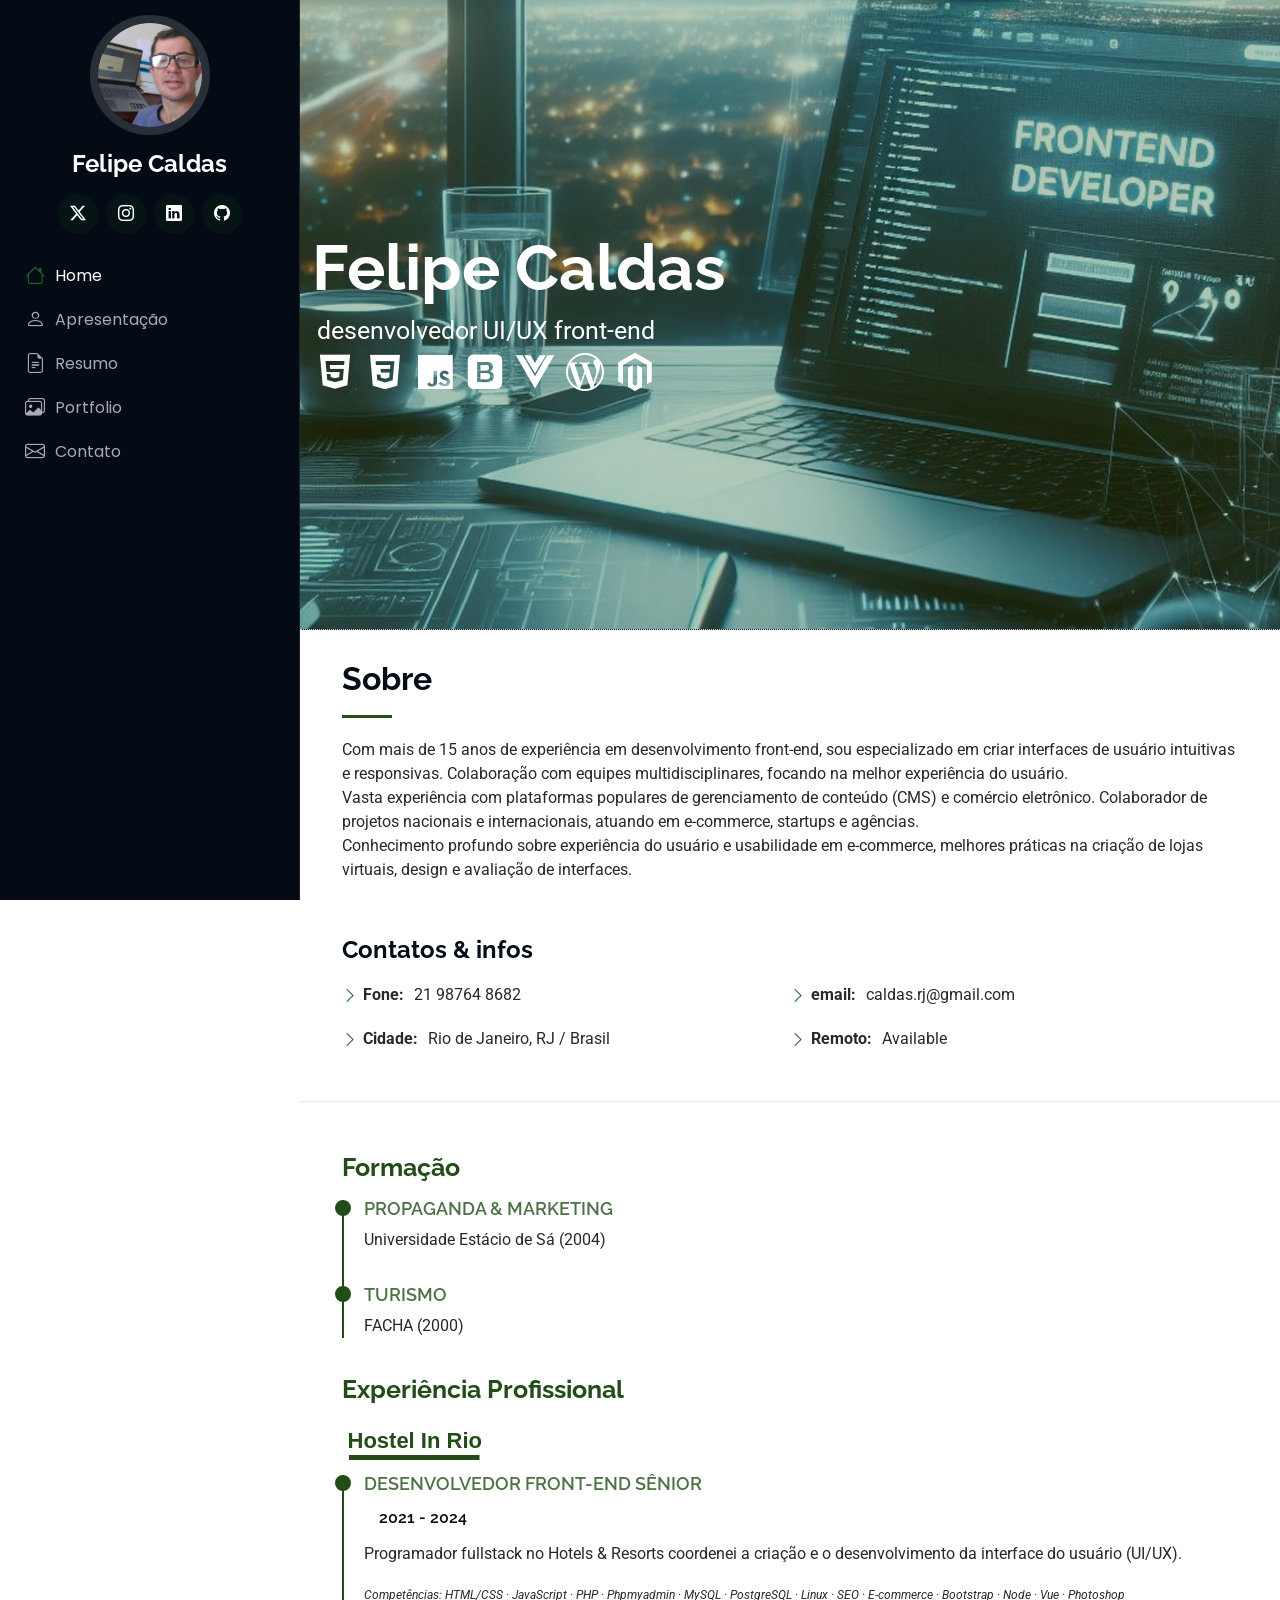
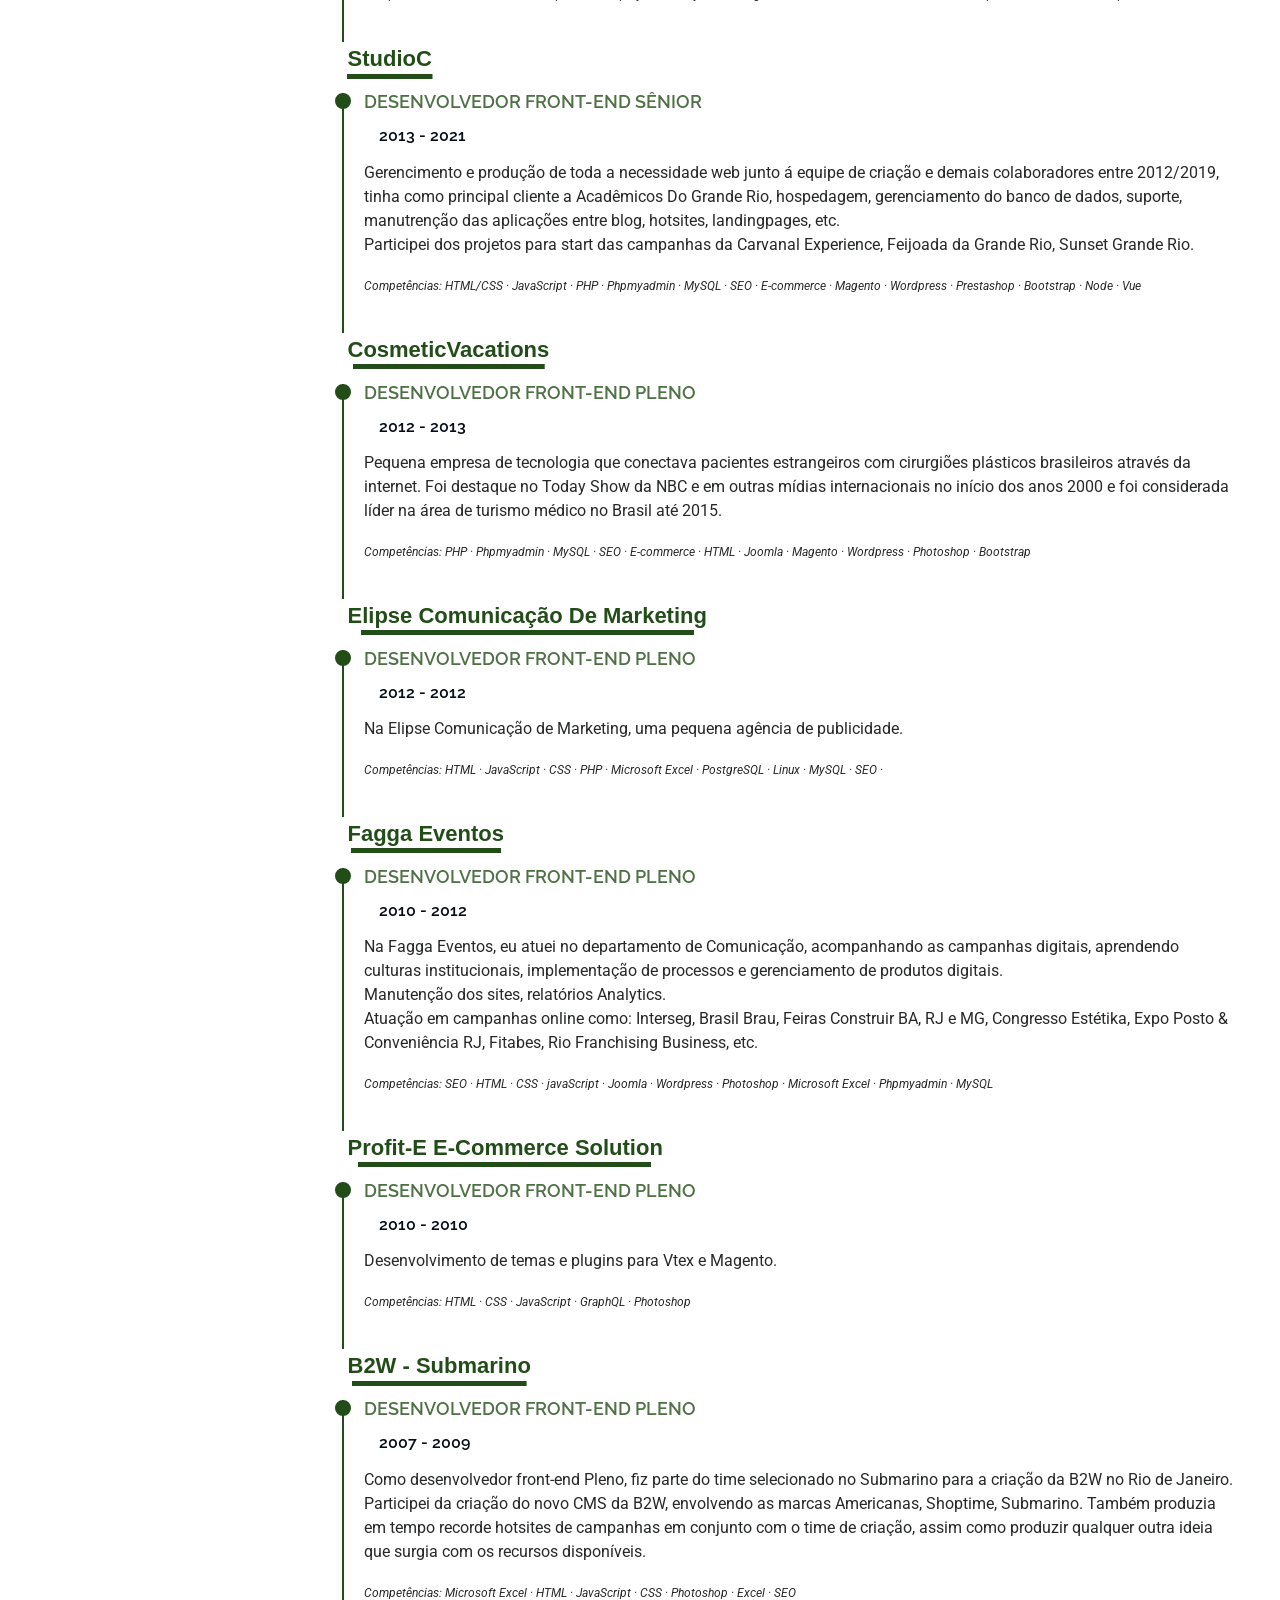
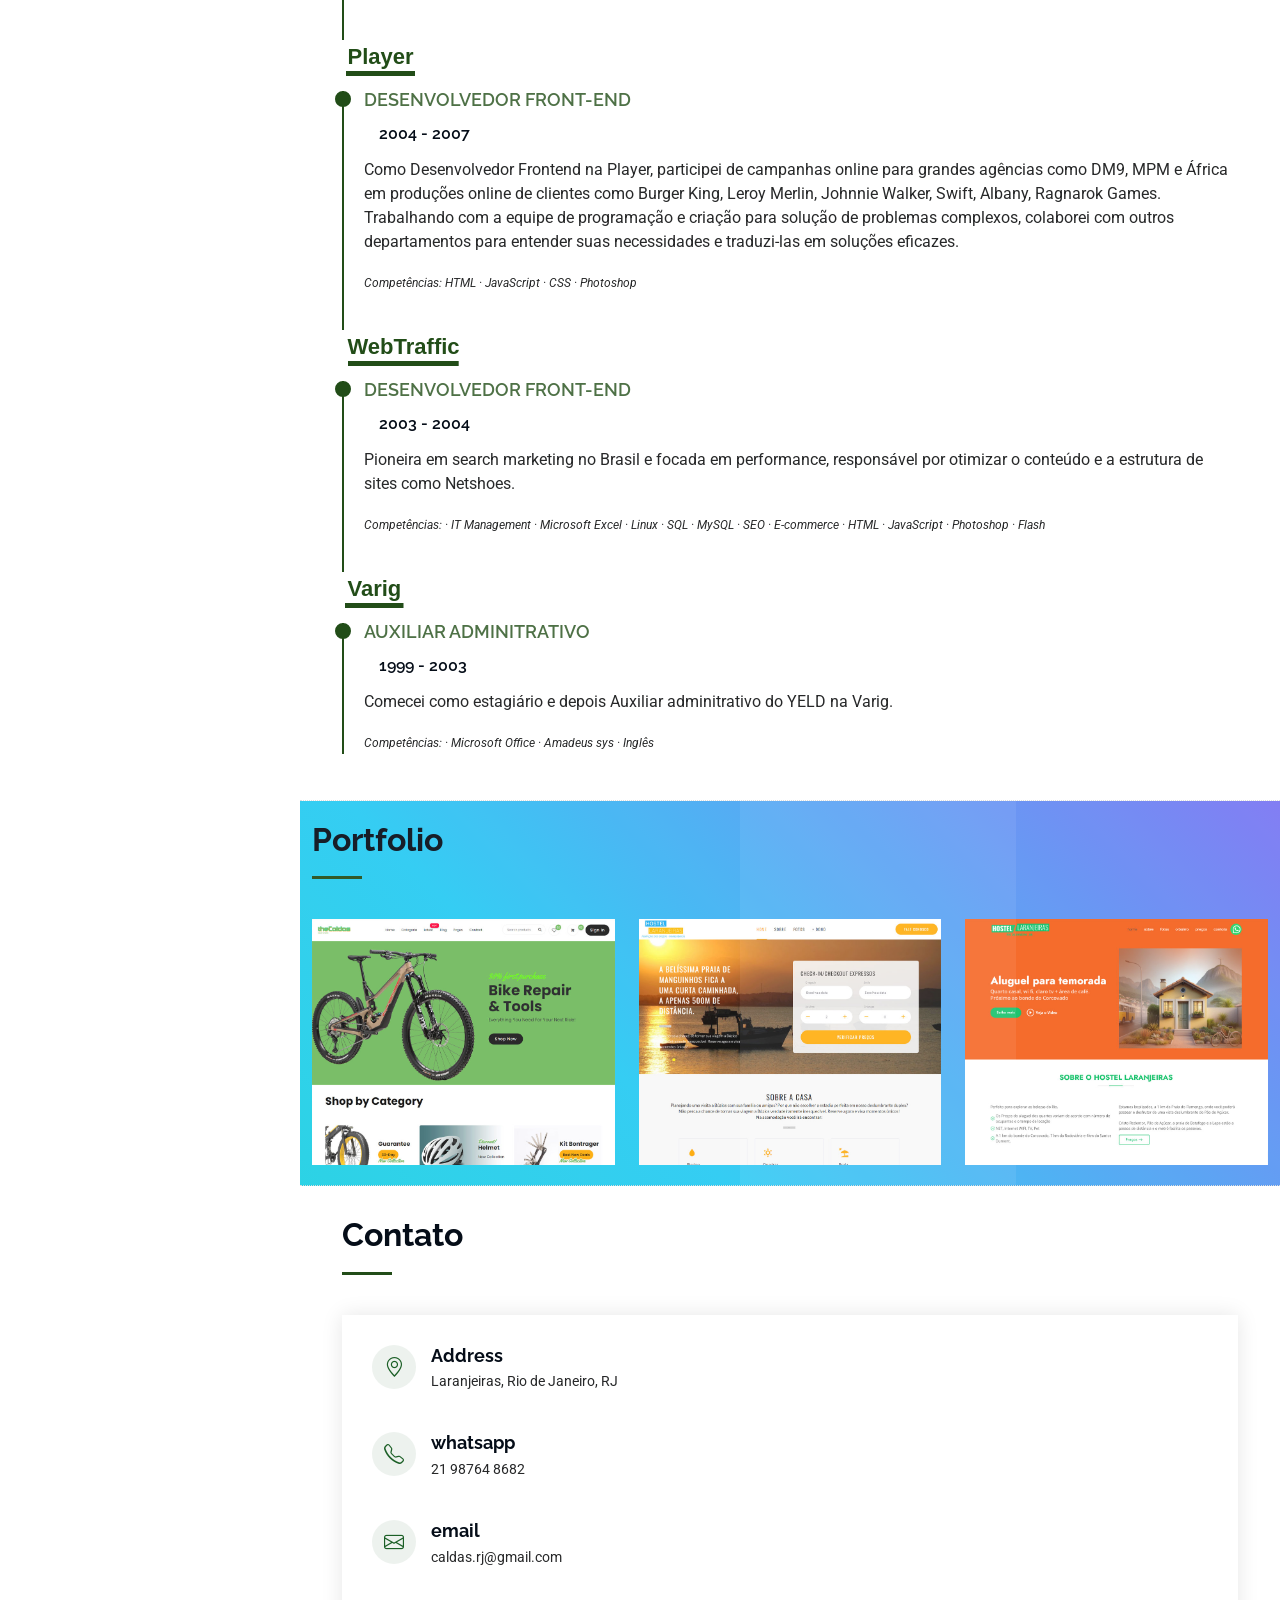
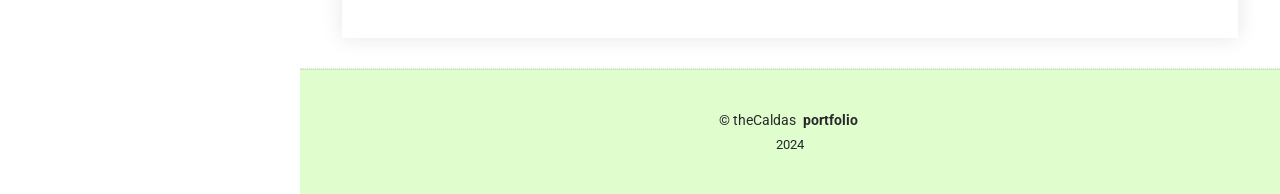
==== index.html @ f4fba49e "Add files via upload" ====
<!DOCTYPE html>
<html lang="en">

<head>
  <meta charset="utf-8">
  <meta content="width=device-width, initial-scale=1.0" name="viewport">
  <title>Felipe Caldas - Portfolio 2024</title>
  <meta content="" name="description">
  <meta content="" name="keywords">

  <!-- Favicons -->
  <link href="assets/img/favicon.ico" rel="icon">
  <link href="assets/img/apple-touch-icon.png" rel="apple-touch-icon">

  <!-- Fonts -->
  <link href="https://fonts.googleapis.com" rel="preconnect">
  <link href="https://fonts.gstatic.com" rel="preconnect" crossorigin>
  <link
    href="https://fonts.googleapis.com/css2?family=Roboto:ital,wght@0,100;0,300;0,400;0,500;0,700;0,900;1,100;1,300;1,400;1,500;1,700;1,900&family=Poppins:ital,wght@0,100;0,200;0,300;0,400;0,500;0,600;0,700;0,800;0,900;1,100;1,200;1,300;1,400;1,500;1,600;1,700;1,800;1,900&family=Raleway:ital,wght@0,100;0,200;0,300;0,400;0,500;0,600;0,700;0,800;0,900;1,100;1,200;1,300;1,400;1,500;1,600;1,700;1,800;1,900&display=swap"
    rel="stylesheet">

  <!-- Vendor CSS Files -->
  <link href="assets/vendor/bootstrap/css/bootstrap.min.css" rel="stylesheet">
  <link href="assets/vendor/bootstrap-icons/bootstrap-icons.css" rel="stylesheet">
  <link href="assets/vendor/boxicons/css/boxicons.min.css" rel="stylesheet">
  <link href="assets/vendor/aos/aos.css" rel="stylesheet">
  <link href="assets/vendor/glightbox/css/glightbox.min.css" rel="stylesheet">
  <link href="assets/vendor/swiper/swiper-bundle.min.css" rel="stylesheet">

  <!-- Main CSS File -->
  <link href="assets/css/main.css" rel="stylesheet">

  <!-- =======================================================
  * Template Name: iPortfolio
  * Template URL: https://bootstrapmade.com/iportfolio-bootstrap-portfolio-websites-template/
  * Updated: Jun 29 2024 with Bootstrap v5.3.3
  * Author: BootstrapMade.com
  * License: https://bootstrapmade.com/license/
  ======================================================== -->
</head>

<body class="index-page">

  <header id="header" class="header dark-background d-flex flex-column">
    <i class="header-toggle d-xl-none bi bi-list"></i>

    <div class="profile-img">
      <img src="assets/img/my-profile-img.jpg" alt="" class="img-fluid rounded-circle">
    </div>

    <a href="index.html" class="logo d-flex align-items-center justify-content-center">
      <!-- Uncomment the line below if you also wish to use an image logo -->
      <!-- <img src="assets/img/logo.png" alt=""> -->
      <h1 class="sitename">Felipe Caldas</h1>
    </a>

    <div class="social-links text-center">
      <a href="https://twitter.com/HostelinRio" target="_blank" twitter"><i class="bi bi-twitter-x"></i></a>
      <a href="https://www.linkedin.com/in/felipe-caldas-19a02522/" target="_blank" class="instagram"><i
          class="bi bi-instagram"></i></a>
      <a href="#" class="google-plus" target="_blank"><i class="bi bi-linkedin"></i></a>
      <a href="#" class="linkedin" target="_blank"><i class="bi bi-github"></i></a>
    </div>

    <nav id="navmenu" class="navmenu">
      <ul>
        <li><a href="#hero" class="active"><i class="bi bi-house navicon"></i>Home</a></li>
        <li><a href="#about"><i class="bi bi-person navicon"></i> Apresentação</a></li>
        <li><a href="#resume"><i class="bi bi-file-earmark-text navicon"></i> Resumo</a></li>
        <li><a href="#portfolio"><i class="bi bi-images navicon"></i> Portfolio</a></li>
        <!--
        <li class="dropdown"><a href="#"><i class="bi bi-menu-button navicon"></i> <span>Dropdown</span> <i
              class="bi bi-chevron-down toggle-dropdown"></i></a>
          <ul>
            <li><a href="#">Dropdown 1</a></li>
            <li class="dropdown"><a href="#"><span>Deep Dropdown</span> <i
                  class="bi bi-chevron-down toggle-dropdown"></i></a>
              <ul>
                <li><a href="#">Deep Dropdown 1</a></li>
                <li><a href="#">Deep Dropdown 2</a></li>
                <li><a href="#">Deep Dropdown 3</a></li>
                <li><a href="#">Deep Dropdown 4</a></li>
                <li><a href="#">Deep Dropdown 5</a></li>
              </ul>
            </li>
            <li><a href="#">Dropdown 2</a></li>
            <li><a href="#">Dropdown 3</a></li>
            <li><a href="#">Dropdown 4</a></li>
          </ul>
        </li>
        -->
        <li><a href="#contact"><i class="bi bi-envelope navicon"></i> Contato</a></li>
      </ul>
    </nav>

  </header>

  <main class="main">

    <!-- Hero Section -->
    <section id="hero" class="hero section dark-background">

      <img src="assets/img/hero-bg.jpg" alt="" data-aos="fade-in" class="">

      <div class="container" data-aos="fade-up" data-aos-delay="100">
        <h2>Felipe Caldas</h2>
        <p>desenvolvedor UI/UX front-end</p>

        <div class="skill_job">
          <i class="bx hardskills bxl-html5"></i>
          <i class="bx hardskills bxl-css3"></i>
          <i class="bx hardskills bxl-javascript"></i>
          <i class="bx hardskills bxl-bootstrap"></i>
          <i class="bx hardskills bxl-vuejs"></i>
          <i class="bx hardskills bxl-wordpress"></i>
          <i class="bx hardskills bxl-magento"></i>
        </div>
      </div>

    </section><!-- /Hero Section -->

    <!-- About Section -->
    <section id="about" class="about section">

      <!-- Section Title -->
      <div class="container section-title" data-aos="fade-up">
        <h2>Sobre</h2>
        <p>Com mais de 15 anos de experiência em desenvolvimento front-end, sou especializado em criar interfaces de
          usuário intuitivas e responsivas. Colaboração com equipes multidisciplinares, focando na melhor experiência do
          usuário.<br>
          Vasta experiência com plataformas populares de gerenciamento de conteúdo (CMS) e comércio eletrônico.
          Colaborador de projetos nacionais e internacionais, atuando em e-commerce, startups e agências.<br>
          Conhecimento profundo sobre experiência do usuário e usabilidade em e-commerce, melhores práticas na criação
          de lojas virtuais, design e avaliação de interfaces.</p>
      </div><!-- End Section Title -->

      <div class="container" data-aos="fade-up" data-aos-delay="100">

        <div class="row gy-4 justify-content-center">
          <div class="col-lg-8 content">
            <h2>Contatos &amp; infos</h2>
            <div class="row">
              <div class="col-lg-6">
                <ul>
                  <li><i class="bi bi-chevron-right"></i> <strong>Fone:</strong> <span>21 98764 8682</span></li>
                  <li><i class="bi bi-chevron-right"></i> <strong>email:</strong> <span>caldas.rj@gmail.com</span></li>
                  <li><i class="bi bi-chevron-right"></i> <strong>Cidade:</strong> <span>Rio de Janeiro, RJ /
                      Brasil</span></li>
                  <li><i class="bi bi-chevron-right"></i> <strong>Remoto:</strong> <span>Available</span></li>
                </ul>
              </div>

            </div>
          </div>
        </div>

      </div>

    </section>
    <!-- /About Section -->

    <!-- Resume Section -->
    <section id="resume" class="resume section">


      <div class="container">

        <div class="row">

          <div class="col-lg-6" data-aos="fade-up" data-aos-delay="100">

            <div class="col-lg-6" data-aos="fade-up" data-aos-delay="200">
              <h3 class="resume-title ntit">Formação</h3>
              <div class="resume-item">
                <h4>Propaganda & Marketing</h4>
                <p>Universidade Estácio de Sá (2004)</p>
              </div><!-- Edn Resume Item -->

              <div class="resume-item">
                <h4>Turismo</h4>
                <p>FACHA (2000)</p>
              </div><!-- Edn Resume Item -->

            </div>

            <h3 class="resume-title ntit">Experiência Profissional</h3>

            <h3 class="resume-title tcolor"><span>Hostel in Rio</span></h3>
            <div class="resume-item">
              <h4>DESENVOLVEDOR FRONT-END SÊNIOR</h4>
              <h5>2021 - 2024</h5>
              <p>Programador fullstack no Hotels & Resorts coordenei a criação e o desenvolvimento da interface do
                usuário (UI/UX).</p>
              <p><em>Competências: HTML/CSS · JavaScript · PHP · Phpmyadmin · MySQL · PostgreSQL · Linux · SEO ·
                  E-commerce · Bootstrap · Node · Vue · Photoshop</em></p>
            </div><!-- Edn Resume Item -->

            <h3 class="resume-title tcolor"><span>StudioC</span></h3>
            <div class="resume-item">
              <h4>DESENVOLVEDOR FRONT-END SÊNIOR</h4>
              <h5>2013 - 2021</h5>
              <p>
                Gerencimento e produção de toda a necessidade web junto á equipe de criação e demais colaboradores entre
                2012/2019, tinha como principal cliente a Acadêmicos Do Grande Rio, hospedagem, gerenciamento do banco
                de dados, suporte, manutrenção
                das aplicações entre blog, hotsites, landingpages, etc.<br>
                Participei dos projetos para start das campanhas da Carvanal Experience, Feijoada da Grande Rio, Sunset
                Grande Rio.
              </p>
              <p><em>Competências: HTML/CSS · JavaScript · PHP · Phpmyadmin · MySQL · SEO · E-commerce · Magento ·
                  Wordpress · Prestashop · Bootstrap · Node · Vue</em></p>
            </div><!-- Edn Resume Item -->

            <h3 class="resume-title tcolor"><span>CosmeticVacations</span></h3>
            <div class="resume-item">
              <h4>DESENVOLVEDOR FRONT-END PLENO</h4>
              <h5>2012 - 2013</h5>
              <p>Pequena empresa de tecnologia que conectava pacientes estrangeiros com cirurgiões plásticos brasileiros
                através da internet. Foi destaque no Today Show da NBC e em outras mídias internacionais no início dos
                anos 2000 e foi considerada líder na área de turismo médico no Brasil até 2015.</p>
              <p><em>Competências: PHP · Phpmyadmin · MySQL · SEO · E-commerce · HTML · Joomla · Magento · Wordpress ·
                  Photoshop ·
                  Bootstrap</em></p>
            </div><!-- Edn Resume Item -->

            <h3 class="resume-title tcolor"><span>Elipse Comunicação de Marketing</span></h3>
            <div class="resume-item">
              <h4>DESENVOLVEDOR FRONT-END PLENO</h4>
              <h5>2012 - 2012</h5>
              <p>Na Elipse Comunicação de Marketing, uma pequena agência de publicidade.</p>
              <p><em>Competências: HTML · JavaScript · CSS · PHP · Microsoft Excel · PostgreSQL · Linux · MySQL · SEO · </em></p>
            </div><!-- Edn Resume Item -->

            <h3 class="resume-title tcolor"><span>Fagga eventos</span></h3>
            <div class="resume-item">
              <h4>DESENVOLVEDOR FRONT-END PLENO</h4>
              <h5>2010 - 2012</h5>
              <p>Na Fagga Eventos, eu atuei no departamento de Comunicação, acompanhando as campanhas digitais,
                aprendendo
                culturas institucionais, implementação de processos e gerenciamento de produtos digitais.<br>
                Manutenção dos sites, relatórios Analytics.<br>
                Atuação em campanhas online como: Interseg, Brasil Brau, Feiras Construir BA, RJ e MG, Congresso
                Estétika, Expo Posto & Conveniência RJ, Fitabes, Rio Franchising Business, etc.</p>
              <p><em>Competências: SEO · HTML · CSS · javaScript · Joomla · Wordpress · Photoshop · Microsoft Excel · Phpmyadmin · MySQL
                </em></p>
            </div><!-- Edn Resume Item -->

            <h3 class="resume-title tcolor"><span>Profit-e E-commerce Solution</span></h3>
            <div class="resume-item">
              <h4>DESENVOLVEDOR FRONT-END PLENO</h4>
              <h5>2010 - 2010</h5>
              <p>
                Desenvolvimento de temas e plugins para Vtex e Magento.
              <p><em>Competências: HTML · CSS · JavaScript · GraphQL · Photoshop</em></p>
            </div><!-- Edn Resume Item -->

            <h3 class="resume-title tcolor"><span>B2W - Submarino</span></h3>
            <div class="resume-item">
              <h4>DESENVOLVEDOR FRONT-END PLENO</h4>
              <h5>2007 - 2009</h5>
              <p>Como desenvolvedor front-end Pleno, fiz parte do time selecionado no Submarino para a criação da B2W no
                Rio de Janeiro.
                Participei da criação do novo CMS da B2W, envolvendo as marcas Americanas, Shoptime, Submarino.
                Também produzia em tempo recorde hotsites de campanhas em conjunto com o time de criação, assim como
                produzir qualquer outra ideia que surgia com os recursos disponíveis.</p>
              <p><em>Competências: Microsoft Excel · HTML · JavaScript · CSS · Photoshop · Excel · SEO  
                </em></p>
            </div><!-- Edn Resume Item -->

            <h3 class="resume-title tcolor"><span>Player</span></h3>
            <div class="resume-item">
              <h4>DESENVOLVEDOR FRONT-END</h4>
              <h5>2004 - 2007</h5>
              <p>Como Desenvolvedor Frontend na Player, participei de campanhas online para grandes agências como DM9,
                MPM e África em produções online de clientes como Burger King, Leroy Merlin, Johnnie Walker, Swift,
                Albany, Ragnarok Games.
                Trabalhando com a equipe de programação e criação para solução de problemas complexos, colaborei
                com outros departamentos para entender suas necessidades e traduzi-las em soluções eficazes.</p>
              <p><em>Competências: HTML · JavaScript · CSS · Photoshop
                </em></p>
            </div><!-- Edn Resume Item -->

            <h3 class="resume-title tcolor"><span>WebTraffic</span></h3>
            <div class="resume-item">
              <h4>DESENVOLVEDOR FRONT-END</h4>
              <h5>2003 - 2004</h5>
              <p>Pioneira em search marketing no Brasil e focada em performance, responsável por otimizar
                o conteúdo e a estrutura de sites como Netshoes.</p>
              <p><em>Competências: · IT Management · Microsoft Excel · Linux · SQL · MySQL · SEO · E-commerce · HTML ·
                  JavaScript · Photoshop · Flash
                </em></p>
            </div><!-- Edn Resume Item -->

            <h3 class="resume-title tcolor"><span>Varig</span></h3>
            <div class="resume-item">
              <h4>Auxiliar adminitrativo</h4>
              <h5>1999 - 2003</h5>
              <p>Comecei como estagiário e depois Auxiliar adminitrativo do YELD na Varig.</p>
              <p><em>Competências: · Microsoft Office · Amadeus sys · Inglês
                </em></p>
            </div><!-- Edn Resume Item -->

          </div>

        </div>

      </div>

    </section><!-- /Resume Section -->

    <!-- Portfolio Section -->
    <section id="portfolio" class="portfolio section light-background">

      <!-- Section Title -->
      <div class="container section-title" data-aos="fade-up">
        <h2>Portfolio</h2>
      </div><!-- End Section Title -->

      <div class="container">

        <div class="isotope-layout" data-default-filter="*" data-layout="masonry" data-sort="original-order">

          <!--
          <ul class="portfolio-filters isotope-filters" data-aos="fade-up" data-aos-delay="100">
            <li data-filter="*" class="filter-active">All</li>
            <li data-filter=".filter-app">App</li>
            <li data-filter=".filter-product">Product</li>
            <li data-filter=".filter-branding">Branding</li>
            <li data-filter=".filter-books">Books</li>
          </ul>
         End Portfolio Filters -->

          <div class="row gy-4 isotope-container" data-aos="fade-up" data-aos-delay="200">

            <div class="col-lg-4 col-md-6 portfolio-item isotope-item filter-app">
              <div class="portfolio-content h-100">
                <img src="assets/img/portfolio/app-1.jpg" class="img-fluid" alt="">
                <div class="portfolio-info">
                  <h4>Project description. The E-commerce website is a place to showcase and sell work. The challenge:
                    Take a fictional product and develop a brand and an online store to sell it. </h4>
                  <p>E-commerce website</p>
                  <a href="assets/img/portfolio/app-1.jpg" title="Aplicação web" data-gallery="portfolio-gallery-app"
                    class="glightbox preview-link"><i class="bi bi-zoom-in"></i></a>
                  <a href="https://felipecm37.github.io/bstore.git.io/" target="_blank" title="Link Github"
                    class="details-link"><i class="bi bi-link-45deg"></i></a>
                </div>
              </div>
            </div><!-- End Portfolio Item -->

            <div class="col-lg-4 col-md-6 portfolio-item isotope-item filter-product">
              <div class="portfolio-content h-100">
                <img src="assets/img/portfolio/app-2.jpg" class="img-fluid" alt="">
                <div class="portfolio-info">
                  <h4>Aplicação web - HTML, css Bootstrap</h4>
                  <p>Landingpage com agendamento e reservas</p>
                  <a href="assets/img/portfolio/app-2.jpg" title="Aplicação web" data-gallery="portfolio-gallery-app"
                    class="glightbox preview-link"><i class="bi bi-zoom-in"></i></a>
                  <a href="https://felipecm37.github.io/buzios.github.io/" target="_blank" title="Link Github"
                    class="details-link"><i class="bi bi-link-45deg"></i></a>
                </div>
              </div>
            </div><!-- End Portfolio Item -->

            <div class="col-lg-4 col-md-6 portfolio-item isotope-item filter-branding">
              <div class="portfolio-content h-100">
                <img src="assets/img/portfolio/app-3.jpg" class="img-fluid" alt="">
                <div class="portfolio-info">
                  <h4>Aplicação web - HTML, css Bootstrap</h4>
                  <p>Tema para Landingpages</p>
                  <a href="assets/img/portfolio/app-3.jpg" title="Aplicação web"
                    data-gallery="portfolio-gallery-branding" class="glightbox preview-link"><i
                      class="bi bi-zoom-in"></i></a>
                  <a href="https://felipecm37.github.io/room.github.io/" target="_blank" title="Link Github"
                    class="details-link"><i class="bi bi-link-45deg"></i></a>
                </div>
              </div>
            </div><!-- End Portfolio Item -->

          </div><!-- End Portfolio Container -->

        </div>

      </div>

    </section><!-- /Portfolio Section -->

    <!-- Contact Section -->
    <section id="contact" class="contact section">

      <!-- Section Title -->
      <div class="container section-title" data-aos="fade-up">
        <h2>Contato</h2>
      </div><!-- End Section Title -->

      <div class="container" data-aos="fade-up" data-aos-delay="100">

        <div class="row gy-4">

          <div class="col-lg-5">

            <div class="info-wrap">
              <div class="info-item d-flex" data-aos="fade-up" data-aos-delay="200">
                <i class="bi bi-geo-alt flex-shrink-0"></i>
                <div>
                  <h3>Address</h3>
                  <p>Laranjeiras, Rio de Janeiro, RJ</p>
                </div>
              </div><!-- End Info Item -->

              <div class="info-item d-flex" data-aos="fade-up" data-aos-delay="300">
                <i class="bi bi-telephone flex-shrink-0"></i>
                <div>
                  <h3>whatsapp</h3>
                  <p>21 98764 8682</p>
                </div>
              </div><!-- End Info Item -->

              <div class="info-item d-flex" data-aos="fade-up" data-aos-delay="400">
                <i class="bi bi-envelope flex-shrink-0"></i>
                <div>
                  <h3>email</h3>
                  <p>caldas.rj@gmail.com</p>
                </div>
              </div><!-- End Info Item -->
            </div>
          </div>

        </div>

      </div>

    </section><!-- /Contact Section -->

  </main>

  <footer id="footer" class="footer position-relative light-background">

    <div class="container">
      <div class="copyright text-center ">
        <p>© <span>theCaldas</span> <strong class="px-1 sitename">portfolio</strong>
        </p>
      </div>
      <div class="credits">
        2024
      </div>
    </div>

  </footer>

  <!-- Scroll Top -->
  <a href="#" id="scroll-top" class="scroll-top d-flex align-items-center justify-content-center"><i
      class="bi bi-arrow-up-short"></i></a>

  <!-- Preloader -->
  <div id="preloader"></div>

  <!-- Vendor JS Files -->
  <script src="assets/vendor/bootstrap/js/bootstrap.bundle.min.js"></script>
  <script src="assets/vendor/php-email-form/validate.js"></script>
  <script src="assets/vendor/aos/aos.js"></script>
  <script src="assets/vendor/typed.js/typed.umd.js"></script>
  <script src="assets/vendor/purecounter/purecounter_vanilla.js"></script>
  <script src="assets/vendor/waypoints/noframework.waypoints.js"></script>
  <script src="assets/vendor/glightbox/js/glightbox.min.js"></script>
  <script src="assets/vendor/imagesloaded/imagesloaded.pkgd.min.js"></script>
  <script src="assets/vendor/isotope-layout/isotope.pkgd.min.js"></script>
  <script src="assets/vendor/swiper/swiper-bundle.min.js"></script>

  <!-- Main JS File -->
  <script src="assets/js/main.js"></script>

</body>

</html>
---- assets/css/main.css ----
/**
* Template Name: iPortfolio
* Template URL: https://bootstrapmade.com/iportfolio-bootstrap-portfolio-websites-template/
* Updated: Jun 29 2024 with Bootstrap v5.3.3
* Author: BootstrapMade.com
* License: https://bootstrapmade.com/license/
*/

/*--------------------------------------------------------------
# Font & Color Variables
# Help: https://bootstrapmade.com/color-system/
--------------------------------------------------------------*/
/* Fonts */
:root {
  --default-font: "Roboto", system-ui, -apple-system, "Segoe UI", Roboto, "Helvetica Neue", Arial, "Noto Sans", "Liberation Sans", sans-serif, "Apple Color Emoji", "Segoe UI Emoji", "Segoe UI Symbol", "Noto Color Emoji";
  --heading-font: "Raleway", sans-serif;
  --nav-font: "Poppins", sans-serif;
}

/* Global Colors - The following color variables are used throughout the website. Updating them here will change the color scheme of the entire website */
:root {
  --background-color: #ffffff;
  /* Background color for the entire website, including individual sections */
  --default-color: #272829;
  /* Default color used for the majority of the text content across the entire website */
  --heading-color: #050d18;
  /* Color for headings, subheadings and title throughout the website */
  --accent-color: #149ddd;
  /* Accent color that represents your brand on the website. It's used for buttons, links, and other elements that need to stand out */
  --surface-color: #ffffff;
  /* The surface color is used as a background of boxed elements within sections, such as cards, icon boxes, or other elements that require a visual separation from the global background. */
  --contrast-color: #ffffff;
  /* Contrast color for text, ensuring readability against backgrounds of accent, heading, or default colors. */
}

/* Nav Menu Colors - The following color variables are used specifically for the navigation menu. They are separate from the global colors to allow for more customization options */
:root {
  --nav-color: #a8a9b4;
  /* The default color of the main navmenu links */
  --nav-hover-color: #ffffff;
  /* Applied to main navmenu links when they are hovered over or active */
  --nav-mobile-background-color: #040b14;
  /* Used as the background color for mobile navigation menu */
  --nav-dropdown-background-color: #040b14;
  /* Used as the background color for dropdown items that appear when hovering over primary navigation items */
  --nav-dropdown-color: #a8a9b4;
  /* Used for navigation links of the dropdown items in the navigation menu. */
  --nav-dropdown-hover-color: #ffffff;
  /* Similar to --nav-hover-color, this color is applied to dropdown navigation links when they are hovered over. */
}

/* Color Presets - These classes override global colors when applied to any section or element, providing reuse of the sam color scheme. */

.light-background {
  --background-color: #e0fdce;
  --surface-color: #ffffff;
}

.dark-background {
  --background-color: #040b14;
  --default-color: #ffffff;
  --heading-color: #ffffff;
  --surface-color: #224d18;
  --contrast-color: #ffffff;
}

/* Smooth scroll */
:root {
  scroll-behavior: smooth;
}

/*--------------------------------------------------------------
# General Styling & Shared Classes
--------------------------------------------------------------*/
body {
  color: var(--default-color);
  background-color: var(--background-color);
  font-family: var(--default-font);
}

a {
  color: #224d18;
  text-decoration: none;
  transition: 0.3s;
}

a:hover {
  color: color-mix(in srgb, var(--accent-color), transparent 25%);
  text-decoration: none;
}

h1,
h2,
h3,
h4,
h5,
h6 {
  color: var(--heading-color);
  font-family: var(--heading-font);
}

/* PHP Email Form Messages
------------------------------*/
.php-email-form .error-message {
  display: none;
  background: #df1529;
  color: #ffffff;
  text-align: left;
  padding: 15px;
  margin-bottom: 24px;
  font-weight: 600;
}

/* Coluna de 50% para 100%
------------------------------*/
.col-lg-6 {
  width: 100%;
}

.col-lg-8 {
  flex: 0 0 auto;
  width: 100%;
}

.col-lg-5 {
  flex: 0 0 auto;
  width: 100%;
}

.php-email-form .sent-message {
  display: none;
  color: #ffffff;
  background: #059652;
  text-align: center;
  padding: 15px;
  margin-bottom: 24px;
  font-weight: 600;
}

.php-email-form .loading {
  display: none;
  background: var(--surface-color);
  text-align: center;
  padding: 15px;
  margin-bottom: 24px;
}

.php-email-form .loading:before {
  content: "";
  display: inline-block;
  border-radius: 50%;
  width: 24px;
  height: 24px;
  margin: 0 10px -6px 0;
  border: 3px solid var(--accent-color);
  border-top-color: var(--surface-color);
  animation: php-email-form-loading 1s linear infinite;
}

@keyframes php-email-form-loading {
  0% {
    transform: rotate(0deg);
  }

  100% {
    transform: rotate(360deg);
  }
}

/*--------------------------------------------------------------
# Global Header
--------------------------------------------------------------*/
.header {
  color: var(--default-color);
  background-color: var(--background-color);
  position: fixed;
  top: 0;
  left: 0;
  bottom: 0;
  padding: 0 15px;
  width: 300px;
  transition: all ease-in-out 0.3s;
  overflow-y: auto;
  z-index: 997;
  border-right: 1px solid color-mix(in srgb, var(--default-color), transparent 90%);
}

.header .profile-img img {
  margin: 15px auto;
  display: block;
  width: 120px;
  border: 8px solid color-mix(in srgb, var(--default-color), transparent 85%);
}

.header .logo {
  line-height: 1;
  margin-bottom: 15px;
}

.header .logo img {
  max-height: 32px;
  margin-right: 8px;
}

.header .logo h1 {
  font-size: 24px;
  margin: 0;
  font-weight: 700;
  color: #fff;
}

/*
.rounded-circle {
  animation: rotation 3s infinite linear;
  max-width: 210px;
  width: 200px;
}
*/

@keyframes rotation {
  from {
    transform: rotate(0deg);
  }

  to {
    transform: rotate(359deg);
  }
}

.header .social-links {
  margin: 0 0 20px 0;
}

.header .social-links a {
  font-size: 16px;
  display: inline-flex;
  align-items: center;
  justify-content: center;
  background: color-mix(in srgb, hsl(130, 56%, 24%), transparent 90%);
  color: var(--default-color);
  margin: 0 2px;
  border-radius: 50%;
  text-align: center;
  width: 40px;
  height: 40px;
  transition: 0.3s;
}

.header .social-links a:hover {
  color: var(--contrast-color);
  background: hsl(130, 56%, 24%);
}

@media (min-width: 1200px) {

  .header~main,
  .header~#footer {
    margin-left: 300px;
  }
}

@media (max-width: 1199px) {
  .header {
    left: -100%;
  }
}

.header.header-show {
  left: 0;
}

.header .header-toggle {
  color: var(--contrast-color);
  background-color: hsl(130, 56%, 24%);
  font-size: 22px;
  display: flex;
  align-items: center;
  justify-content: center;
  width: 40px;
  height: 40px;
  border-radius: 50%;
  cursor: pointer;
  position: fixed;
  top: 15px;
  right: 15px;
  z-index: 9999;
  transition: background-color 0.3s;
}

.header .header-toggle:hover {
  color: var(--contrast-color);
  background-color: color-mix(in srgb, hsl(130, 56%, 24%) 90%, white 15%);
}

/*--------------------------------------------------------------
# Navigation Menu
--------------------------------------------------------------*/
.mobile-nav-toggle {
  display: none;
}

.navmenu {
  padding: 0;
  z-index: 9997;
}

.navmenu ul {
  list-style: none;
  padding: 0 0 20px 0;
  margin: 0;
}

.navmenu a,
.navmenu a:focus {
  color: var(--nav-color);
  padding: 7px 10px;
  font-family: var(--nav-font);
  font-size: 16px;
  font-weight: 400;
  display: flex;
  align-items: center;
  white-space: nowrap;
  transition: 0.3s;
  width: 100%;
}

.navmenu a .navicon,
.navmenu a:focus .navicon {
  font-size: 20px;
  margin-right: 10px;
}

.navmenu a .toggle-dropdown,
.navmenu a:focus .toggle-dropdown {
  font-size: 12px;
  line-height: 0;
  margin-left: auto;
  width: 30px;
  height: 30px;
  display: flex;
  align-items: center;
  justify-content: center;
  border-radius: 50%;
  transition: 0.3s;
  flex-shrink: 0;
  background-color: color-mix(in srgb, var(--accent-color), transparent 90%);
}

.navmenu a .toggle-dropdown:hover,
.navmenu a:focus .toggle-dropdown:hover {
  background-color: var(--accent-color);
  color: var(--contrast-color);
}

.navmenu a:hover,
.navmenu .active,
.navmenu .active:focus {
  color: var(--nav-hover-color);
}

.navmenu a:hover .navicon,
.navmenu .active .navicon,
.navmenu .active:focus .navicon {
  color: #1b6427;
}

.navmenu .active .toggle-dropdown,
.navmenu .active:focus .toggle-dropdown {
  background-color: #224d18;
  color: var(--contrast-color);
  transform: rotate(180deg);
}

.navmenu .dropdown {
  display: block;
}

.navmenu .dropdown a,
.navmenu .dropdown a:focus {
  color: --nav-dropdown-color;
}

.navmenu .dropdown a:hover,
.navmenu .dropdown .active,
.navmenu .dropdown .active:focus {
  color: var(--nav-dropdown-hover-color);
}

.navmenu .dropdown ul {
  position: static;
  display: none;
  z-index: 99;
  padding: 5px 10px;
  margin: 5px 10px;
  background-color: var(--nav-dropdown-background-color);
  border: 1px solid color-mix(in srgb, var(--default-color), transparent 90%);
  box-shadow: none;
  transition: all 0.5s ease-in-out;
}

.navmenu .dropdown ul ul {
  background-color: rgba(33, 37, 41, 0.1);
}

.navmenu .dropdown>.dropdown-active {
  display: block;
  background-color: rgba(33, 37, 41, 0.03);
}

/*--------------------------------------------------------------
# Global Footer
--------------------------------------------------------------*/
.footer {
  color: var(--default-color);
  background-color: var(--background-color);
  font-size: 14px;
  padding: 40px 0;
  position: relative;
  border-top: 1px solid color-mix(in srgb, var(--default-color), transparent 90%);
}

.footer .copyright p {
  margin-bottom: 0;
}

.footer .credits {
  margin-top: 4px;
  font-size: 13px;
  text-align: center;
}

/*--------------------------------------------------------------
# Preloader
--------------------------------------------------------------*/
#preloader {
  position: fixed;
  inset: 0;
  z-index: 999999;
  overflow: hidden;
  background: var(--background-color);
  transition: all 0.6s ease-out;
}

#preloader:before {
  content: "";
  position: fixed;
  top: calc(50% - 30px);
  left: calc(50% - 30px);
  border: 6px solid #ffffff;
  border-color: var(--accent-color) transparent var(--accent-color) transparent;
  border-radius: 50%;
  width: 60px;
  height: 60px;
  animation: animate-preloader 1.5s linear infinite;
}

@keyframes animate-preloader {
  0% {
    transform: rotate(0deg);
  }

  100% {
    transform: rotate(360deg);
  }
}

/*--------------------------------------------------------------
# Scroll Top Button
--------------------------------------------------------------*/
.scroll-top {
  position: fixed;
  visibility: hidden;
  opacity: 0;
  right: 15px;
  bottom: -15px;
  z-index: 99999;
  background-color: hsl(130, 56%, 24%);
  width: 44px;
  height: 44px;
  border-radius: 50px;
  transition: all 0.4s;
}

.scroll-top i {
  font-size: 24px;
  color: var(--contrast-color);
  line-height: 0;
}

.scroll-top:hover {
  background-color: #224d18;
  color: var(--contrast-color);
}

.scroll-top.active {
  visibility: visible;
  opacity: 1;
  bottom: 15px;
}

em {
  font-size: 12px;
}

/*--------------------------------------------------------------
# Disable aos animation delay on mobile devices
--------------------------------------------------------------*/
@media screen and (max-width: 768px) {
  [data-aos-delay] {
    transition-delay: 0 !important;
  }
}

/*--------------------------------------------------------------
# Global Page Titles & Breadcrumbs
--------------------------------------------------------------*/
.page-title {
  color: var(--default-color);
  background-color: var(--background-color);
  padding: 25px 0;
  position: relative;
}

.page-title h1 {
  font-size: 24px;
  font-weight: 700;
}

.page-title .breadcrumbs ol {
  display: flex;
  flex-wrap: wrap;
  list-style: none;
  padding: 0;
  margin: 0;
  font-size: 14px;
  font-weight: 400;
}

.page-title .breadcrumbs ol li+li {
  padding-left: 10px;
}

.page-title .breadcrumbs ol li+li::before {
  content: "/";
  display: inline-block;
  padding-right: 10px;
  color: color-mix(in srgb, var(--default-color), transparent 70%);
}


.portfolio {
  width: 100%;
  padding: 20px 0 20px 0 !important;
  background: -moz-linear-gradient(45deg, #02e1ba 0%, #26c9f2 29%, #d911f2 66%, #ffa079 100%);
  background: -webkit-linear-gradient(45deg, #02e1ba 0%, #26c9f2 29%, #d911f2 66%, #ffa079 100%);
  background: linear-gradient(45deg, #02e1ba 0%, #26c9f2 29%, #d911f2 66%, #ffa079 100%);
  background-size: 400% 400%;
  -webkit-animation: Gradient 15s ease infinite;
  -moz-animation: Gradient 15s ease infinite;
  animation: Gradient 15s ease infinite;
  /*min-height: calc(100vh - 2rem);*/
  display: flex;
  flex-direction: column;
  align-items: stretch;
  justify-content: space-evenly;
  overflow: hidden;
  position: relative;
}

.portfolio::before,
.portfolio::after {
  content: "";
  width: 70vmax;
  height: 70vmax;
  position: absolute;
  background: rgba(255, 255, 255, 0.07);
  left: -20vmin;
  top: -20vmin;
  animation: morph 15s linear infinite alternate, spin 20s linear infinite;
  z-index: 1;
  will-change: border-radius, transform;
  transform-origin: 55% 55%;
  pointer-events: none;
}

.portfolio::after {
  width: 70vmin;
  height: 70vmin;
  left: auto;
  right: -10vmin;
  top: auto;
  bottom: 0;
  animation: morph 10s linear infinite alternate, spin 26s linear infinite reverse;
  transform-origin: 20% 20%;
}

@-webkit-keyframes Gradient {
  0% {
    background-position: 0 50%
  }

  50% {
    background-position: 100% 50%
  }

  100% {
    background-position: 0 50%
  }
}

@-moz-keyframes Gradient {
  0% {
    background-position: 0 50%
  }

  50% {
    background-position: 100% 50%
  }

  100% {
    background-position: 0 50%
  }
}

@keyframes Gradient {
  0% {
    background-position: 0 50%
  }

  50% {
    background-position: 100% 50%
  }

  100% {
    background-position: 0 50%
  }
}

@keyframes morph {
  0% {
    border-radius: 40% 60% 60% 40% / 70% 30% 70% 30%;
  }

  100% {
    border-radius: 40% 60%;
  }
}

@keyframes spin {
  to {
    transform: rotate(1turn);
  }
}

.st0 {
  display: none;
}

.st1 {
  display: inline;
}

.st2 {
  opacity: 0.29;
}

.st3 {
  fill: #FFFFFF;
}

.st4 {
  clip-path: url(#SVGID_2_);
  fill: #FFFFFF;
}

.st5 {
  clip-path: url(#SVGID_4_);
}

.st6 {
  clip-path: url(#SVGID_6_);
}

.st7 {
  clip-path: url(#SVGID_8_);
}

.st8 {
  clip-path: url(#SVGID_10_);
}

.st9 {
  fill: none;
}

.st10 {
  clip-path: url(#SVGID_12_);
}

.st11 {
  opacity: 0.7;
}

.st12 {
  clip-path: url(#SVGID_14_);
}

.st13 {
  opacity: 0.2;
}

.st14 {
  clip-path: url(#SVGID_16_);
}

.st15 {
  opacity: 0.3;
  fill: #FFFFFF;
  enable-background: new;
}

/*--------------------------------------------------------------
# Global Sections
--------------------------------------------------------------*/
section,
.section {
  color: var(--default-color);
  background-color: var(--background-color);
  padding: 30px;
  overflow: clip;
  border-bottom: 1px #dddddd dotted;
}

/*--------------------------------------------------------------
# Global Section Titles
--------------------------------------------------------------*/
.section-title {
  padding-bottom: 20px;
  position: relative;
}

.section-title h2 {
  font-size: 32px;
  font-weight: 700;
  margin-bottom: 20px;
  padding-bottom: 20px;
  position: relative;
}

.section-title h2:after {
  content: "";
  position: absolute;
  display: block;
  width: 50px;
  height: 3px;
  background: #224d18;
  left: 0;
  bottom: 0;
}

.section-title p {
  margin-bottom: 0;
}

/*--------------------------------------------------------------
# Hero Section
--------------------------------------------------------------*/
.hero {
  width: 100%;
  min-height: 70vh;
  position: relative;
  padding: 80px 0;
  display: flex;
  align-items: center;
  justify-content: center;
}

.hero img {
  position: absolute;
  inset: 0;
  display: block;
  width: 100%;
  height: 100%;
  object-fit: cover;
  z-index: 1;
}

.hero:before {
  content: "";
  background: color-mix(in srgb, #224d18, transparent 70%);
  position: absolute;
  inset: 0;
  z-index: 2;
}

.hero .container {
  position: relative;
  z-index: 3;
}

.hero h2 {
  margin: 0;
  font-size: 64px;
  font-weight: 700;
}

.hero p {
  margin: 5px 0 0 5px;
  font-size: 25px;
}

.hero p span {
  letter-spacing: 1px;
  border-bottom: 2px solid #fff);
}

.hero .social-links {
  margin-top: 25px;
}

.hero .social-links a {
  font-size: 24px;
  display: inline-block;
  color: color-mix(in srgb, hsl(130, 56%, 24%), transparent 50%);
  line-height: 1;
  margin-right: 20px;
  transition: 0.3s;
}

.hero .social-links a:hover {
  color: var(--accent-color);
}

.hardskills {
  font-size: 46px !important;
  color: #fff;
}


.skill_job {
  width: 100%;
  margin: auto;
  float: none;
  display: block;
  height: auto;
  color: #1c470e;
  /* Fallback: Set a background color. */
  background-color: #ffffff;

  /* Create the gradient. */
  background-image: linear-gradient(45deg, #ffffff, #ffffff);

  /* Set the background size and repeat properties. */
  background-size: 100%;
  background-repeat: repeat;

  /* Use the text as a mask for the background. */
  /* This will show the gradient as a text color rather than element bg. */
  -webkit-background-clip: text;
  -webkit-text-fill-color: transparent;
  -moz-background-clip: text;
  -moz-text-fill-color: transparent;

}

@media (max-width: 768px) {
  .hero h2 {
    font-size: 32px;
  }

  .hero p {
    font-size: 20px;
  }
}

/*--------------------------------------------------------------
# About Section
--------------------------------------------------------------*/
.about .content h2 {
  font-weight: 700;
  font-size: 24px;
  padding: 34px 0 10px 0;
}

.about .content ul {
  list-style: none;
  padding: 0;
}

.about .content ul li {
  margin-bottom: 20px;
  display: flex;
  align-items: center;
  float: left;
  width: 50%;
}

/* Estilos para telas com largura máxima de 800px */
@media screen and (max-width: 800px) {
  .about .content ul li {
    width: 100%;
  }
}

.about .content ul strong {
  margin-right: 10px;
}

.about .content ul i {
  font-size: 16px;
  margin-right: 5px;
  color: hsl(130, 56%, 24%);
  line-height: 0;
}

/*--------------------------------------------------------------
# Stats Section
--------------------------------------------------------------*/
.stats .stats-item {
  padding: 30px;
  width: 100%;
}

.stats .stats-item i {
  color: hsl(130, 56%, 24%);
  display: block;
  font-size: 44px;
  float: left;
  line-height: 0;
}

.stats .stats-item .purecounter {
  color: hsl(130, 56%, 24%);
  font-size: 48px;
  line-height: 40px;
  display: block;
  font-weight: 700;
  margin-left: 60px;
}

.stats .stats-item p {
  color: color-mix(in srgb, hsl(130, 56%, 24%), transparent 40%);
  padding: 15px 0 0 0;
  margin: 0 0 0 60px;
  font-family: var(--heading-font);
  font-size: 14px;
}

/*--------------------------------------------------------------
# Skills Section
--------------------------------------------------------------*/
.skills .progress {
  height: 60px;
  display: block;
  background: none;
  border-radius: 0;
}

.skills .progress .skill {
  color: var(--heading-color);
  padding: 0;
  margin: 0 0 6px 0;
  text-transform: uppercase;
  display: block;
  font-weight: 600;
  font-family: var(--heading-font);
}

.skills .progress .skill .val {
  float: right;
  font-style: normal;
}

.skills .progress-bar-wrap {
  background: color-mix(in srgb, var(--default-color), transparent 90%);
  height: 10px;
}

.skills .progress-bar {
  width: 1px;
  height: 10px;
  transition: 0.9s;
  background-color: var(--accent-color);
}

.ntit {
  padding: 20px 0 0 0;
  font-size: 25px !important;
}

/*--------------------------------------------------------------
# Resume Section
--------------------------------------------------------------*/
.resume .resume-title {
  color: #224d18;
  font-size: 22px;
  font-weight: 700;
  margin-top: 0px;
  margin-bottom: 20px;
}

.resume .resume-item {
  padding: 0 0 20px 20px;
  margin-top: -2px;
  border-left: 2px solid #224d18;
  position: relative;
}

.resume .resume-item h4 {
  line-height: 18px;
  font-size: 18px;
  font-weight: 600;
  text-transform: uppercase;
  color: color-mix(in srgb, #224d18, transparent 20%);
  margin-bottom: 10px;
}

.resume .resume-item h5 {
  font-size: 16px;
  padding: 5px 15px;
  display: inline-block;
  font-weight: 600;
  margin-bottom: 10px;
}

.resume .resume-item ul {
  padding-left: 20px;
}

.resume .resume-item ul li {
  padding-bottom: 10px;
}

.resume .resume-item:last-child {
  padding-bottom: 0;
}

.resume .resume-item::before {
  content: "";
  position: absolute;
  width: 16px;
  height: 16px;
  border-radius: 50px;
  left: -9px;
  top: 0;
  background: #224d18;
  border: 2px solid #224d18;
}

.tcolor {
  --a: -45deg;
  /* control the angle */
  --t: .23em;
  /* thickness of the underline */
  color: #F1D4AF;
}

.tcolor span {
  --_s: calc(var(--t)*cos(var(--a)));
  background: linear-gradient(var(--a), #224d18 var(--_s), currentColor 0 calc(100% - var(--_s)), #224d18 0) bottom/var(--i, 90%) var(--t) no-repeat;
  padding: 0 .25em calc(var(--t) + .1em);
  -webkit-box-decoration-break: clone;
  box-decoration-break: clone;
  transition: .3s;
  cursor: pointer;
}

.tcolor:hover span {
  --i: 100%;
}

.tcolor {
  font-family: sans-serif;
  font-size: 3rem;
  font-weight: bold;
  line-height: 1.5;
  text-transform: capitalize;
}

/*--------------------------------------------------------------
# Portfolio Section
--------------------------------------------------------------*/
.portfolio .portfolio-filters {
  padding: 0;
  margin: 0 auto 20px auto;
  list-style: none;
  text-align: center;
}

.portfolio .portfolio-filters li {
  cursor: pointer;
  display: inline-block;
  padding: 0;
  font-size: 14px;
  font-weight: 400;
  margin: 0 10px;
  line-height: 1;
  text-transform: uppercase;
  margin-bottom: 10px;
  transition: all 0.3s ease-in-out;
}

.portfolio .portfolio-filters li:hover,
.portfolio .portfolio-filters li.filter-active {
  color: var(--accent-color);
}

.portfolio .portfolio-filters li:first-child {
  margin-left: 0;
}

.portfolio .portfolio-filters li:last-child {
  margin-right: 0;
}

@media (max-width: 575px) {
  .portfolio .portfolio-filters li {
    font-size: 14px;
    margin: 0 5px;
  }
}

.portfolio .portfolio-content {
  position: relative;
  overflow: hidden;
}

.portfolio .portfolio-content img {
  transition: 0.3s;
}

.portfolio .portfolio-content .portfolio-info {
  opacity: 0;
  position: absolute;
  inset: 0;
  z-index: 3;
  transition: all ease-in-out 0.3s;
  background: rgba(0, 0, 0, 0.6);
  padding: 15px;
}

.portfolio .portfolio-content .portfolio-info h4 {
  font-size: 14px;
  padding: 5px 10px;
  font-weight: 400;
  color: #ffffff;
  display: inline-block;
  background-color: #224d18;
}

.portfolio .portfolio-content .portfolio-info p {
  position: absolute;
  bottom: 10px;
  text-align: center;
  display: inline-block;
  left: 0;
  right: 0;
  font-size: 16px;
  font-weight: 600;
  color: rgba(255, 255, 255, 0.8);
}

.portfolio .portfolio-content .portfolio-info .preview-link,
.portfolio .portfolio-content .portfolio-info .details-link {
  position: absolute;
  left: calc(50% - 40px);
  font-size: 26px;
  top: calc(50% - 14px);
  color: #fff;
  transition: 0.3s;
  line-height: 1.2;
}

.portfolio .portfolio-content .portfolio-info .preview-link:hover,
.portfolio .portfolio-content .portfolio-info .details-link:hover {
  color: #224d18;
}

.portfolio .portfolio-content .portfolio-info .details-link {
  left: 50%;
  font-size: 34px;
  line-height: 0;
}

.portfolio .portfolio-content:hover .portfolio-info {
  opacity: 1;
}

.portfolio .portfolio-content:hover img {
  transform: scale(1.1);
}

/*--------------------------------------------------------------
# Services Section
--------------------------------------------------------------*/
.services .service-item {
  position: relative;
}

.services .service-item .icon {
  background: var(--accent-color);
  display: flex;
  align-items: center;
  justify-content: center;
  width: 54px;
  height: 54px;
  border-radius: 50%;
  transition: 0.5s;
  border: 1px solid #224d18;
  margin-right: 20px;
}

.services .service-item .icon i {
  color: #224d18;
  font-size: 24px;
  line-height: 0;
}

.services .service-item:hover .icon {
  background: var(--surface-color);
}

.services .service-item:hover .icon i {
  color: var(--accent-color);
}

.services .service-item .title {
  font-weight: 700;
  margin-bottom: 15px;
  font-size: 18px;
}

.services .service-item .title a {
  color: var(--heading-color);
}

.services .service-item .title a:hover {
  color: var(--accent-color);
}

.services .service-item .description {
  line-height: 24px;
  font-size: 14px;
}

/*--------------------------------------------------------------
# Testimonials Section
--------------------------------------------------------------*/
.testimonials .testimonials-carousel,
.testimonials .testimonials-slider {
  overflow: hidden;
}

.testimonials .testimonial-item {
  box-sizing: content-box;
  text-align: center;
  min-height: 320px;
}

.testimonials .testimonial-item .testimonial-img {
  width: 90px;
  border-radius: 50%;
  margin: 0 auto;
}

.testimonials .testimonial-item h3 {
  font-size: 18px;
  font-weight: bold;
  margin: 10px 0 5px 0;
}

.testimonials .testimonial-item h4 {
  font-size: 14px;
  color: color-mix(in srgb, var(--default-color), transparent 20%);
  margin: 0;
}

.testimonials .testimonial-item .quote-icon-left,
.testimonials .testimonial-item .quote-icon-right {
  color: color-mix(in srgb, var(--accent-color), transparent 40%);
  font-size: 26px;
  line-height: 0;
}

.testimonials .testimonial-item .quote-icon-left {
  display: inline-block;
  left: -5px;
  position: relative;
}

.testimonials .testimonial-item .quote-icon-right {
  display: inline-block;
  right: -5px;
  position: relative;
  top: 10px;
  transform: scale(-1, -1);
}

.testimonials .testimonial-item p {
  font-style: italic;
  margin: 0 15px 15px 15px;
  padding: 20px;
  background-color: var(--surface-color);
  position: relative;
  margin-bottom: 35px;
  border-radius: 6px;
  box-shadow: 0px 2px 15px rgba(0, 0, 0, 0.1);
}

.testimonials .testimonial-item p::after {
  content: "";
  width: 0;
  height: 0;
  border-top: 20px solid var(--surface-color);
  border-right: 20px solid transparent;
  border-left: 20px solid transparent;
  position: absolute;
  bottom: -20px;
  left: calc(50% - 20px);
}

.testimonials .swiper-wrapper {
  height: auto;
}

.testimonials .swiper-pagination {
  margin-top: 40px;
  position: relative;
}

.testimonials .swiper-pagination .swiper-pagination-bullet {
  width: 12px;
  height: 12px;
  background-color: var(--background-color);
  opacity: 1;
  border: 1px solid var(--accent-color);
}

.testimonials .swiper-pagination .swiper-pagination-bullet-active {
  background-color: var(--accent-color);
}

/*--------------------------------------------------------------
# Contact Section
--------------------------------------------------------------*/
.contact .info-wrap {
  background-color: var(--surface-color);
  box-shadow: 0px 0px 20px rgba(0, 0, 0, 0.1);
  padding: 30px;
}

@media (max-width: 575px) {
  .contact .info-wrap {
    padding: 20px;
  }
}

@media (max-width: 575px) {

  section,
  .section {
    padding: 20px 0 0 0;
  }
}

.contact .info-item {
  margin-bottom: 40px;
}

.contact .info-item i {
  font-size: 20px;
  color: hsl(130, 56%, 24%);
  background: color-mix(in srgb, hsl(130, 56%, 24%), transparent 92%);
  width: 44px;
  height: 44px;
  display: flex;
  justify-content: center;
  align-items: center;
  border-radius: 50px;
  transition: all 0.3s ease-in-out;
  margin-right: 15px;
}

.contact .info-item h3 {
  padding: 0;
  font-size: 18px;
  font-weight: 700;
  margin-bottom: 5px;
}

.contact .info-item p {
  padding: 0;
  margin-bottom: 0;
  font-size: 14px;
}

.contact .info-item:hover i {
  background: #224d18;
  color: var(--contrast-color);
}

.contact .php-email-form {
  background-color: #224d18;
  height: 100%;
  padding: 30px;
  box-shadow: 0px 0px 20px rgba(0, 0, 0, 0.1);
}

@media (max-width: 575px) {
  .contact .php-email-form {
    padding: 20px;
  }
}

.contact .php-email-form input[type=text],
.contact .php-email-form input[type=email],
.contact .php-email-form textarea {
  font-size: 14px;
  padding: 10px 15px;
  box-shadow: none;
  border-radius: 0;
  color: var(--default-color);
  background-color: var(--surface-color);
  border-color: color-mix(in srgb, hsl(130, 56%, 24%), transparent 80%);
}

.contact .php-email-form input[type=text]:focus,
.contact .php-email-form input[type=email]:focus,
.contact .php-email-form textarea:focus {
  border-color: var(--accent-color);
}

.contact .php-email-form input[type=text]::placeholder,
.contact .php-email-form input[type=email]::placeholder,
.contact .php-email-form textarea::placeholder {
  color: color-mix(in srgb, var(--default-color), transparent 70%);
}

.contact .php-email-form button[type=submit] {
  color: var(--contrast-color);
  background: #224d18;
  border: 0;
  padding: 10px 30px;
  transition: 0.4s;
  border-radius: 50px;
}

.contact .php-email-form button[type=submit]:hover {
  background: color-mix(in srgb, #224d18, transparent 25%);
}

/*--------------------------------------------------------------
# Portfolio Details Section
--------------------------------------------------------------*/
.portfolio-details .portfolio-details-slider img {
  width: 100%;
}

.portfolio-details .portfolio-details-slider .swiper-pagination {
  margin-top: 20px;
  position: relative;
}

.portfolio-details .portfolio-details-slider .swiper-pagination .swiper-pagination-bullet {
  width: 12px;
  height: 12px;
  background-color: color-mix(in srgb, var(--default-color), transparent 85%);
  opacity: 1;
}

.portfolio-details .portfolio-details-slider .swiper-pagination .swiper-pagination-bullet-active {
  background-color: var(--accent-color);
}

.portfolio-details .portfolio-info {
  padding: 30px;
  box-shadow: 0px 0 30px rgba(0, 0, 0, 0.1);
}

.portfolio-details .portfolio-info h3 {
  font-size: 22px;
  font-weight: 700;
  margin-bottom: 20px;
  padding-bottom: 20px;
  border-bottom: 1px solid color-mix(in srgb, var(--default-color), transparent 85%);
}

.portfolio-details .portfolio-info ul {
  list-style: none;
  padding: 0;
  font-size: 15px;
}

.portfolio-details .portfolio-info ul li+li {
  margin-top: 10px;
}

.portfolio-details .portfolio-description {
  padding-top: 30px;
}

.portfolio-details .portfolio-description h2 {
  font-size: 26px;
  font-weight: 700;
  margin-bottom: 20px;
}

.portfolio-details .portfolio-description p {
  padding: 0;
  color: color-mix(in srgb, var(--default-color), transparent 30%);
}

/*--------------------------------------------------------------
# Service Details Section
--------------------------------------------------------------*/
.service-details .services-list {
  padding: 10px 30px;
  border: 1px solid color-mix(in srgb, var(--default-color), transparent 90%);
  margin-bottom: 20px;
}

.service-details .services-list a {
  display: block;
  line-height: 1;
  padding: 8px 0 8px 15px;
  border-left: 3px solid color-mix(in srgb, var(--default-color), transparent 70%);
  margin: 20px 0;
  color: color-mix(in srgb, var(--default-color), transparent 20%);
  transition: 0.3s;
}

.service-details .services-list a.active {
  color: var(--heading-color);
  font-weight: 700;
  border-color: var(--accent-color);
}

.service-details .services-list a:hover {
  border-color: var(--accent-color);
}

.service-details .services-img {
  margin-bottom: 20px;
}

.service-details h3 {
  font-size: 26px;
  font-weight: 700;
}

.service-details h4 {
  font-size: 20px;
  font-weight: 700;
}

.service-details p {
  font-size: 15px;
}

.service-details ul {
  list-style: none;
  padding: 0;
  font-size: 15px;
}

.service-details ul li {
  padding: 5px 0;
  display: flex;
  align-items: center;
}

.service-details ul i {
  font-size: 20px;
  margin-right: 8px;
  color: var(--accent-color);
}

/*--------------------------------------------------------------
# Starter Section Section
--------------------------------------------------------------*/
.starter-section {
  /* Add your styles here */
}
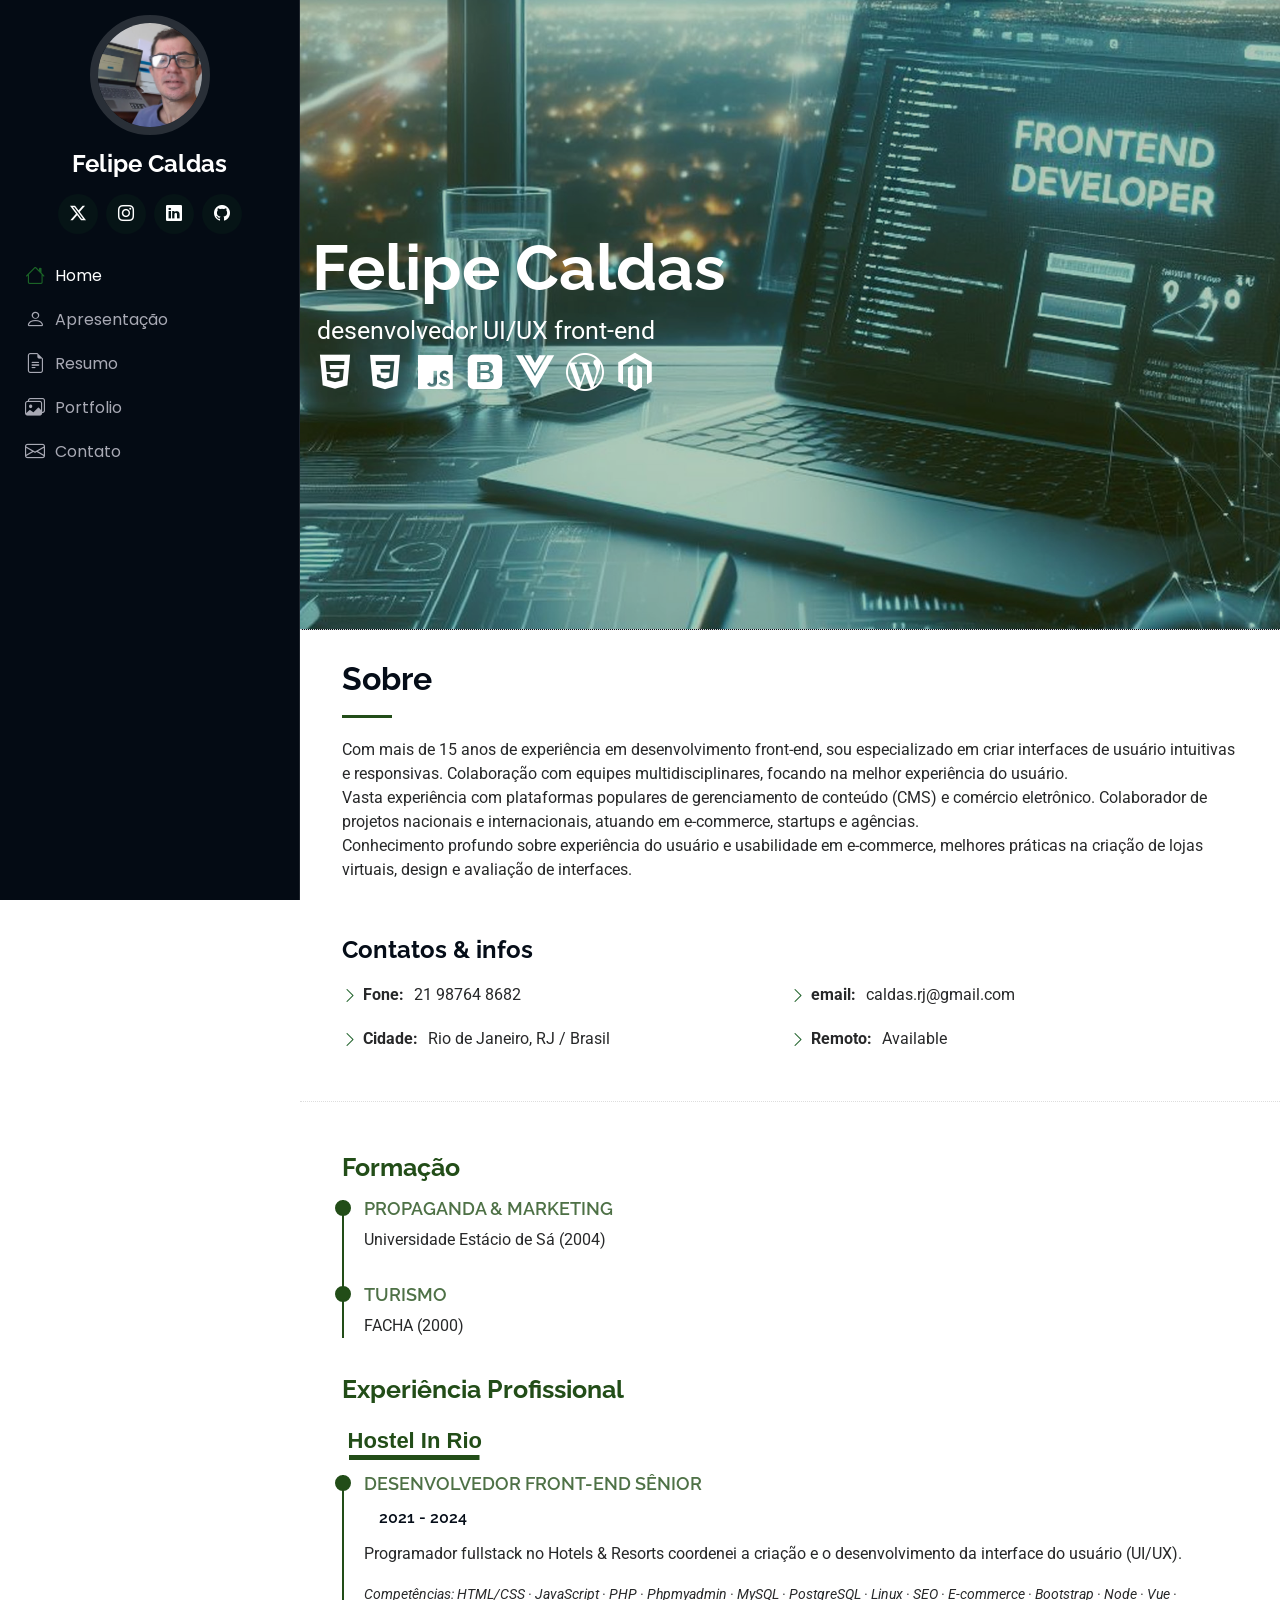
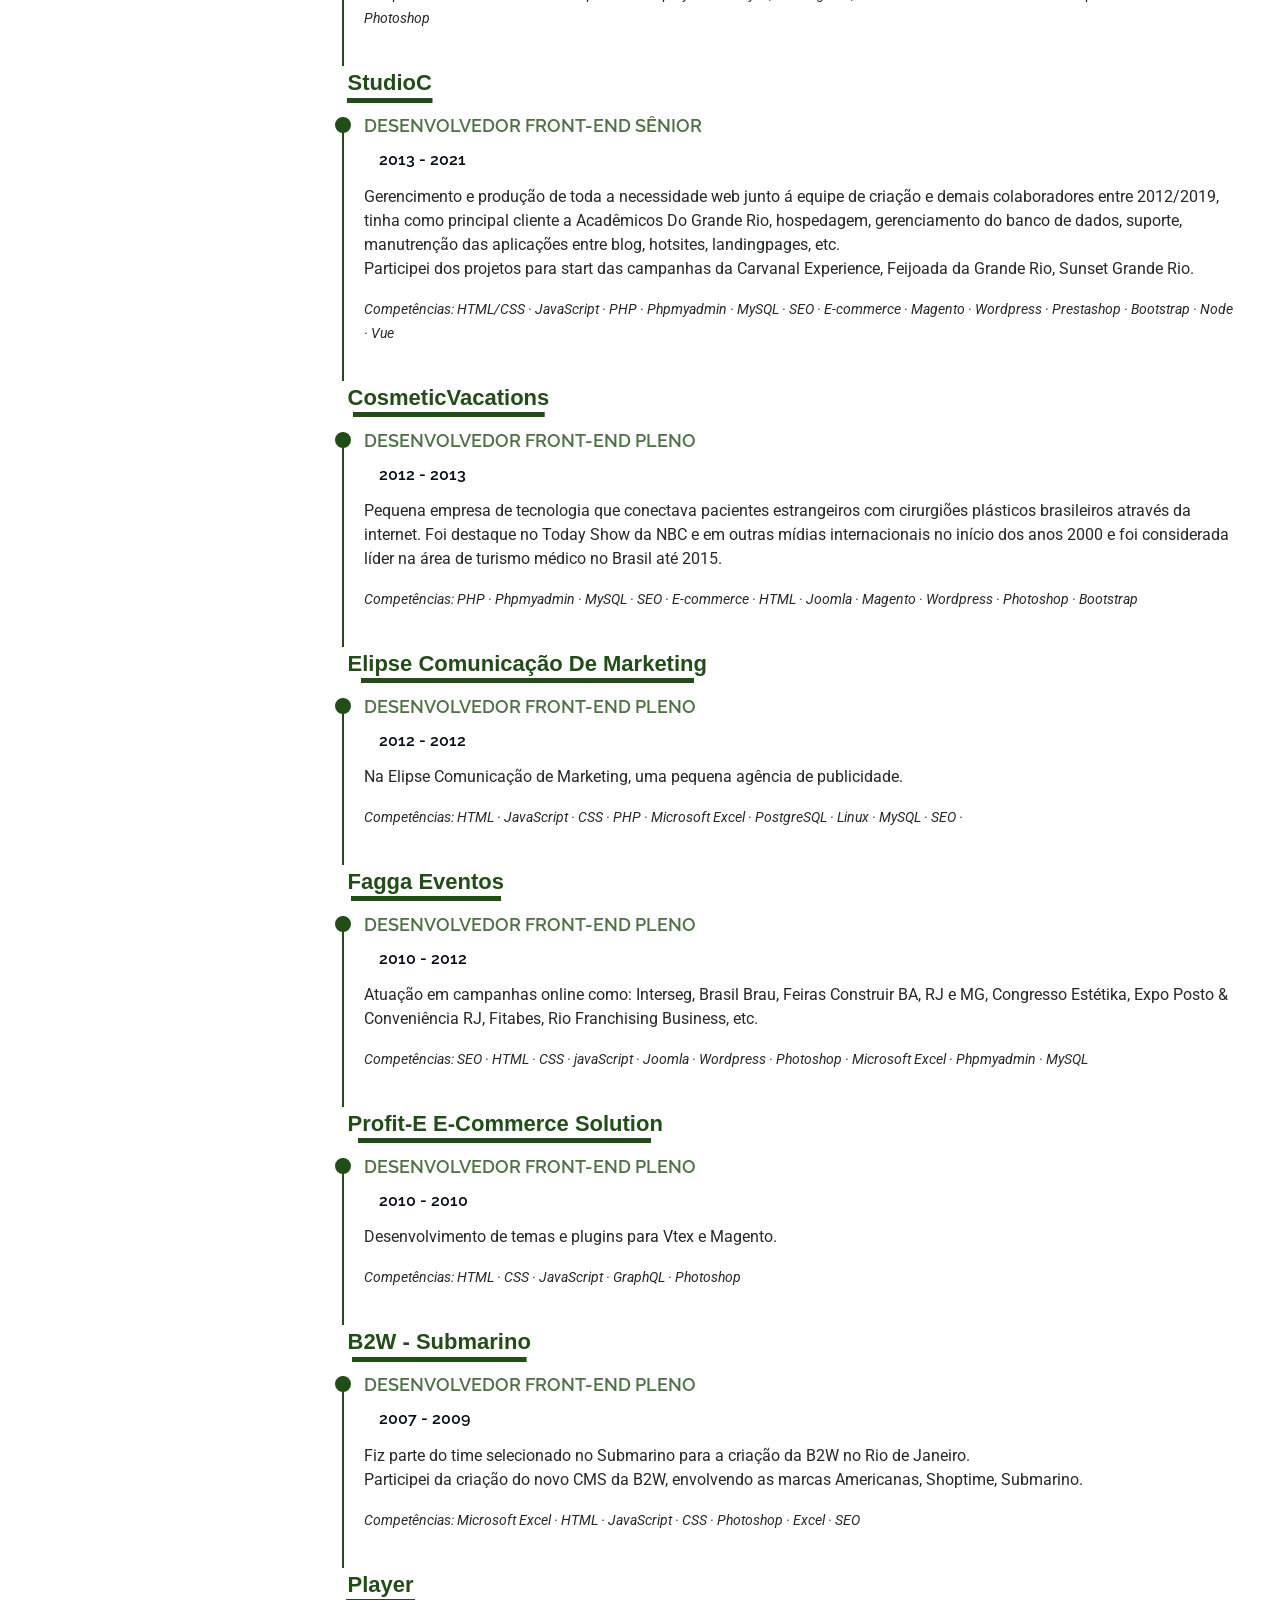
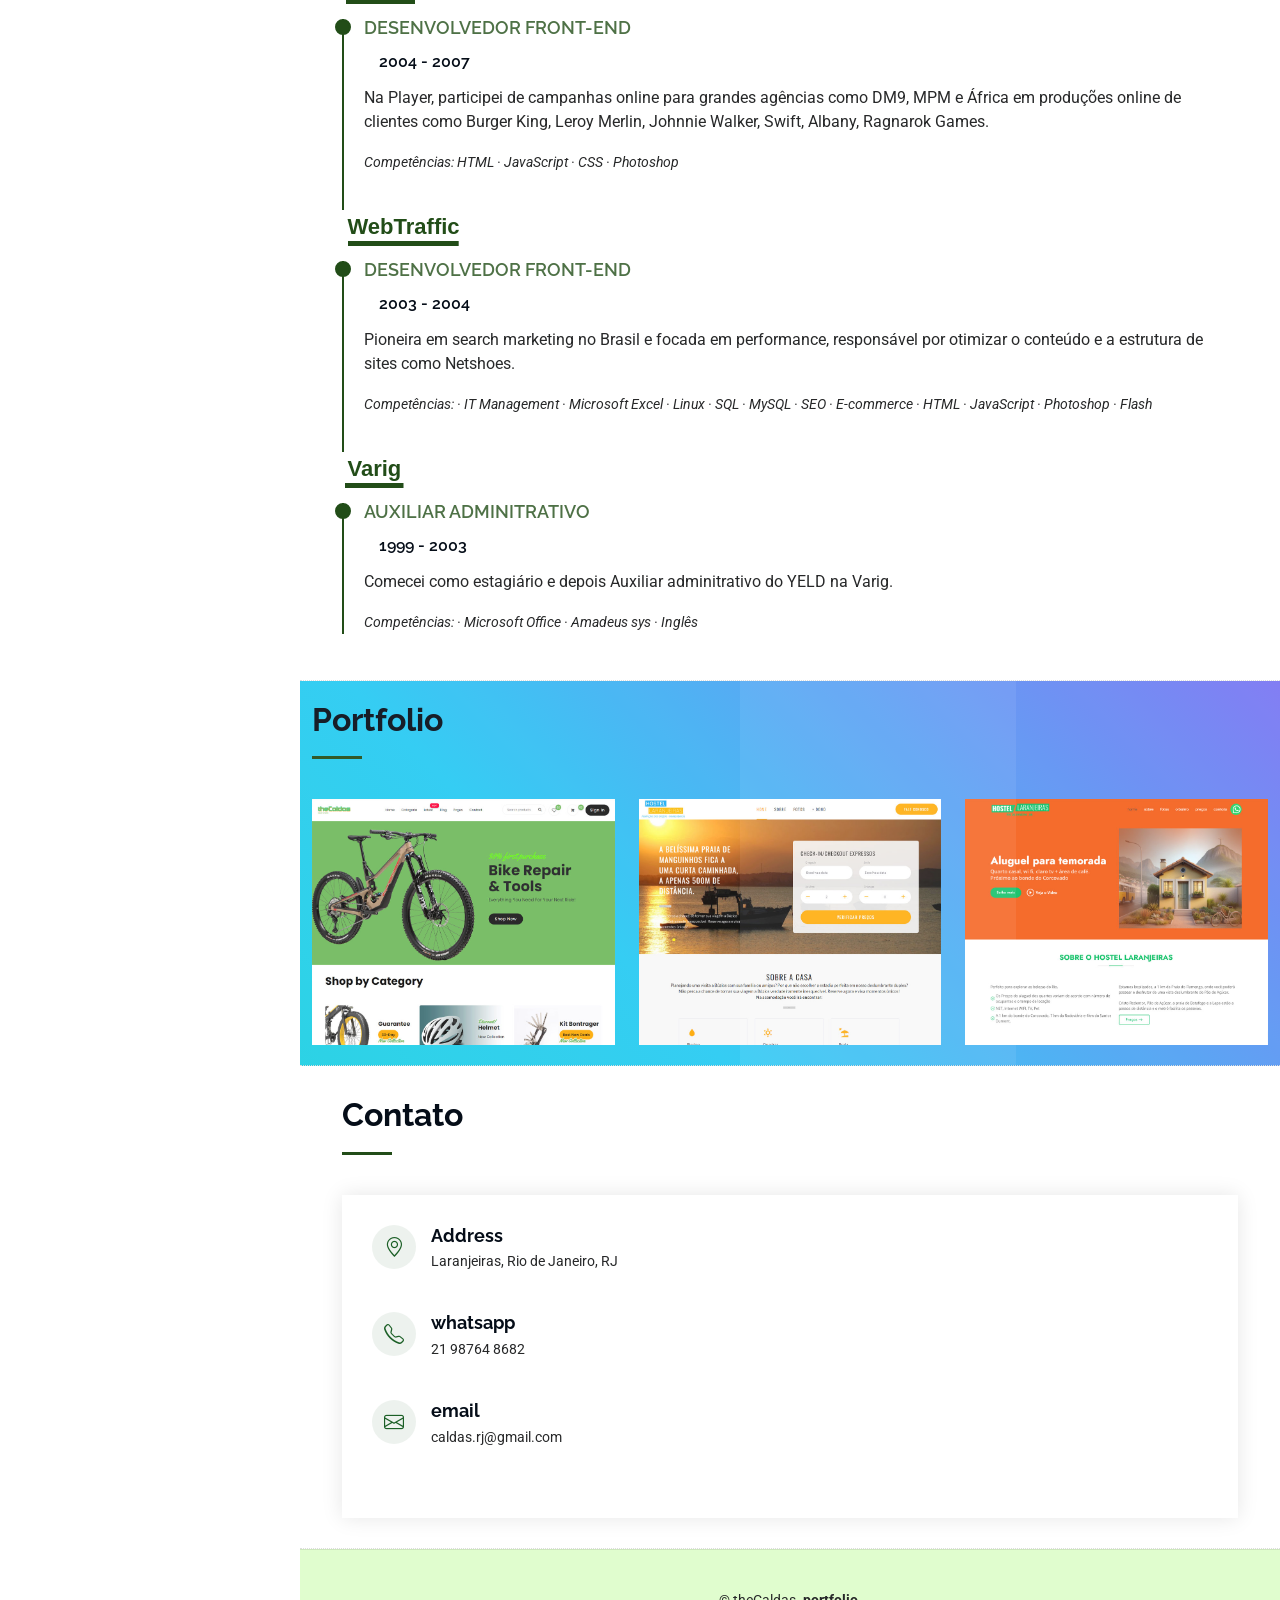
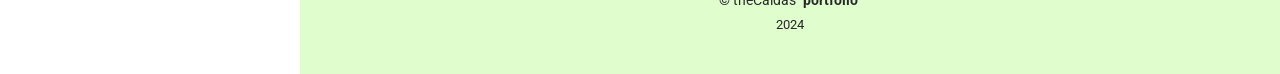
==== commit 6736d20b: "Add files via upload" ====
--- a/index.html
+++ b/index.html
@@ -228,20 +228,19 @@
               <h4>DESENVOLVEDOR FRONT-END PLENO</h4>
               <h5>2012 - 2012</h5>
               <p>Na Elipse Comunicação de Marketing, uma pequena agência de publicidade.</p>
-              <p><em>Competências: HTML · JavaScript · CSS · PHP · Microsoft Excel · PostgreSQL · Linux · MySQL · SEO · </em></p>
+              <p><em>Competências: HTML · JavaScript · CSS · PHP · Microsoft Excel · PostgreSQL · Linux · MySQL · SEO ·
+                </em></p>
             </div><!-- Edn Resume Item -->
 
             <h3 class="resume-title tcolor"><span>Fagga eventos</span></h3>
             <div class="resume-item">
               <h4>DESENVOLVEDOR FRONT-END PLENO</h4>
               <h5>2010 - 2012</h5>
-              <p>Na Fagga Eventos, eu atuei no departamento de Comunicação, acompanhando as campanhas digitais,
-                aprendendo
-                culturas institucionais, implementação de processos e gerenciamento de produtos digitais.<br>
-                Manutenção dos sites, relatórios Analytics.<br>
+              <p>
                 Atuação em campanhas online como: Interseg, Brasil Brau, Feiras Construir BA, RJ e MG, Congresso
                 Estétika, Expo Posto & Conveniência RJ, Fitabes, Rio Franchising Business, etc.</p>
-              <p><em>Competências: SEO · HTML · CSS · javaScript · Joomla · Wordpress · Photoshop · Microsoft Excel · Phpmyadmin · MySQL
+              <p><em>Competências: SEO · HTML · CSS · javaScript · Joomla · Wordpress · Photoshop · Microsoft Excel ·
+                  Phpmyadmin · MySQL
                 </em></p>
             </div><!-- Edn Resume Item -->
 
@@ -258,12 +257,11 @@
             <div class="resume-item">
               <h4>DESENVOLVEDOR FRONT-END PLENO</h4>
               <h5>2007 - 2009</h5>
-              <p>Como desenvolvedor front-end Pleno, fiz parte do time selecionado no Submarino para a criação da B2W no
-                Rio de Janeiro.
+              <p>Fiz parte do time selecionado no Submarino para a criação da B2W no
+                Rio de Janeiro.<br>
                 Participei da criação do novo CMS da B2W, envolvendo as marcas Americanas, Shoptime, Submarino.
-                Também produzia em tempo recorde hotsites de campanhas em conjunto com o time de criação, assim como
-                produzir qualquer outra ideia que surgia com os recursos disponíveis.</p>
-              <p><em>Competências: Microsoft Excel · HTML · JavaScript · CSS · Photoshop · Excel · SEO  
+              </p>
+              <p><em>Competências: Microsoft Excel · HTML · JavaScript · CSS · Photoshop · Excel · SEO
                 </em></p>
             </div><!-- Edn Resume Item -->
 
@@ -271,11 +269,10 @@
             <div class="resume-item">
               <h4>DESENVOLVEDOR FRONT-END</h4>
               <h5>2004 - 2007</h5>
-              <p>Como Desenvolvedor Frontend na Player, participei de campanhas online para grandes agências como DM9,
+              <p>Na Player, participei de campanhas online para grandes agências como DM9,
                 MPM e África em produções online de clientes como Burger King, Leroy Merlin, Johnnie Walker, Swift,
                 Albany, Ragnarok Games.
-                Trabalhando com a equipe de programação e criação para solução de problemas complexos, colaborei
-                com outros departamentos para entender suas necessidades e traduzi-las em soluções eficazes.</p>
+              </p>
               <p><em>Competências: HTML · JavaScript · CSS · Photoshop
                 </em></p>
             </div><!-- Edn Resume Item -->
--- a/assets/css/main.css
+++ b/assets/css/main.css
@@ -499,7 +499,7 @@
 }
 
 em {
-  font-size: 12px;
+  font-size: 14px;
 }
 
 /*--------------------------------------------------------------
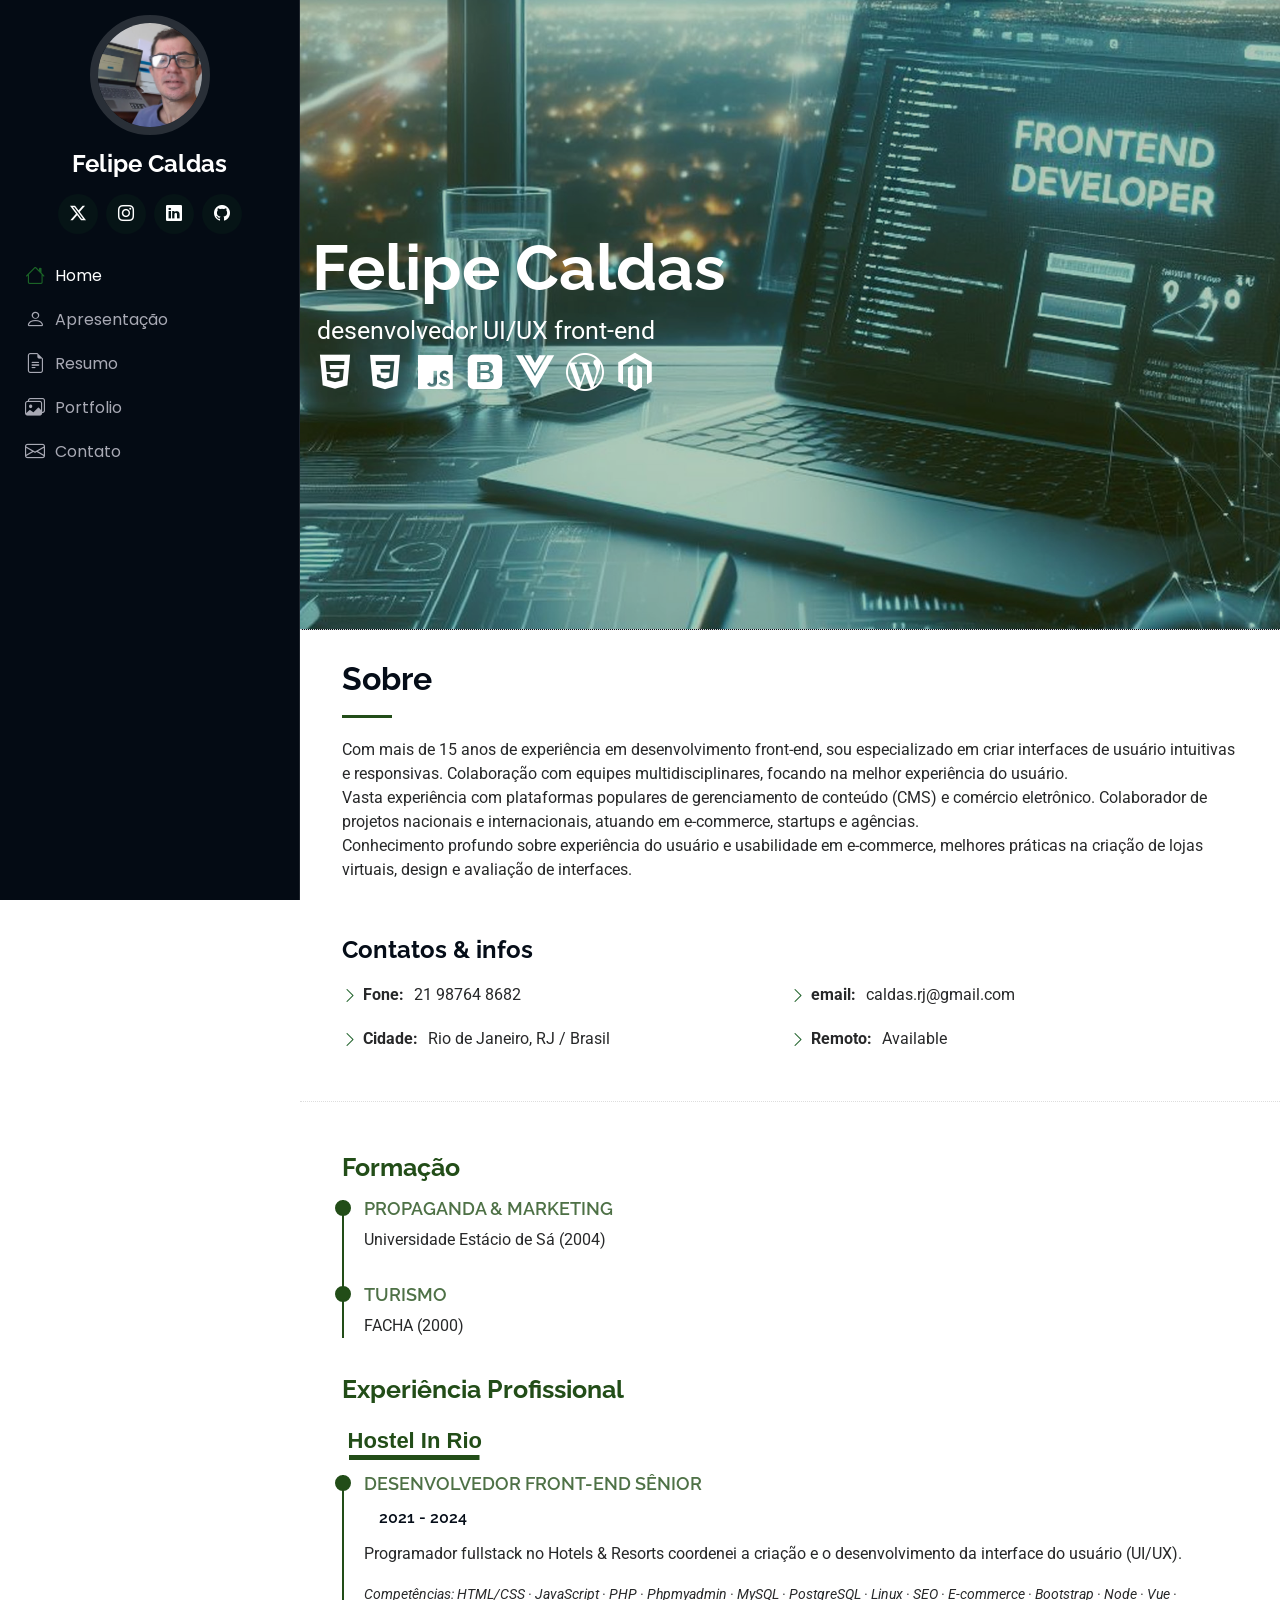
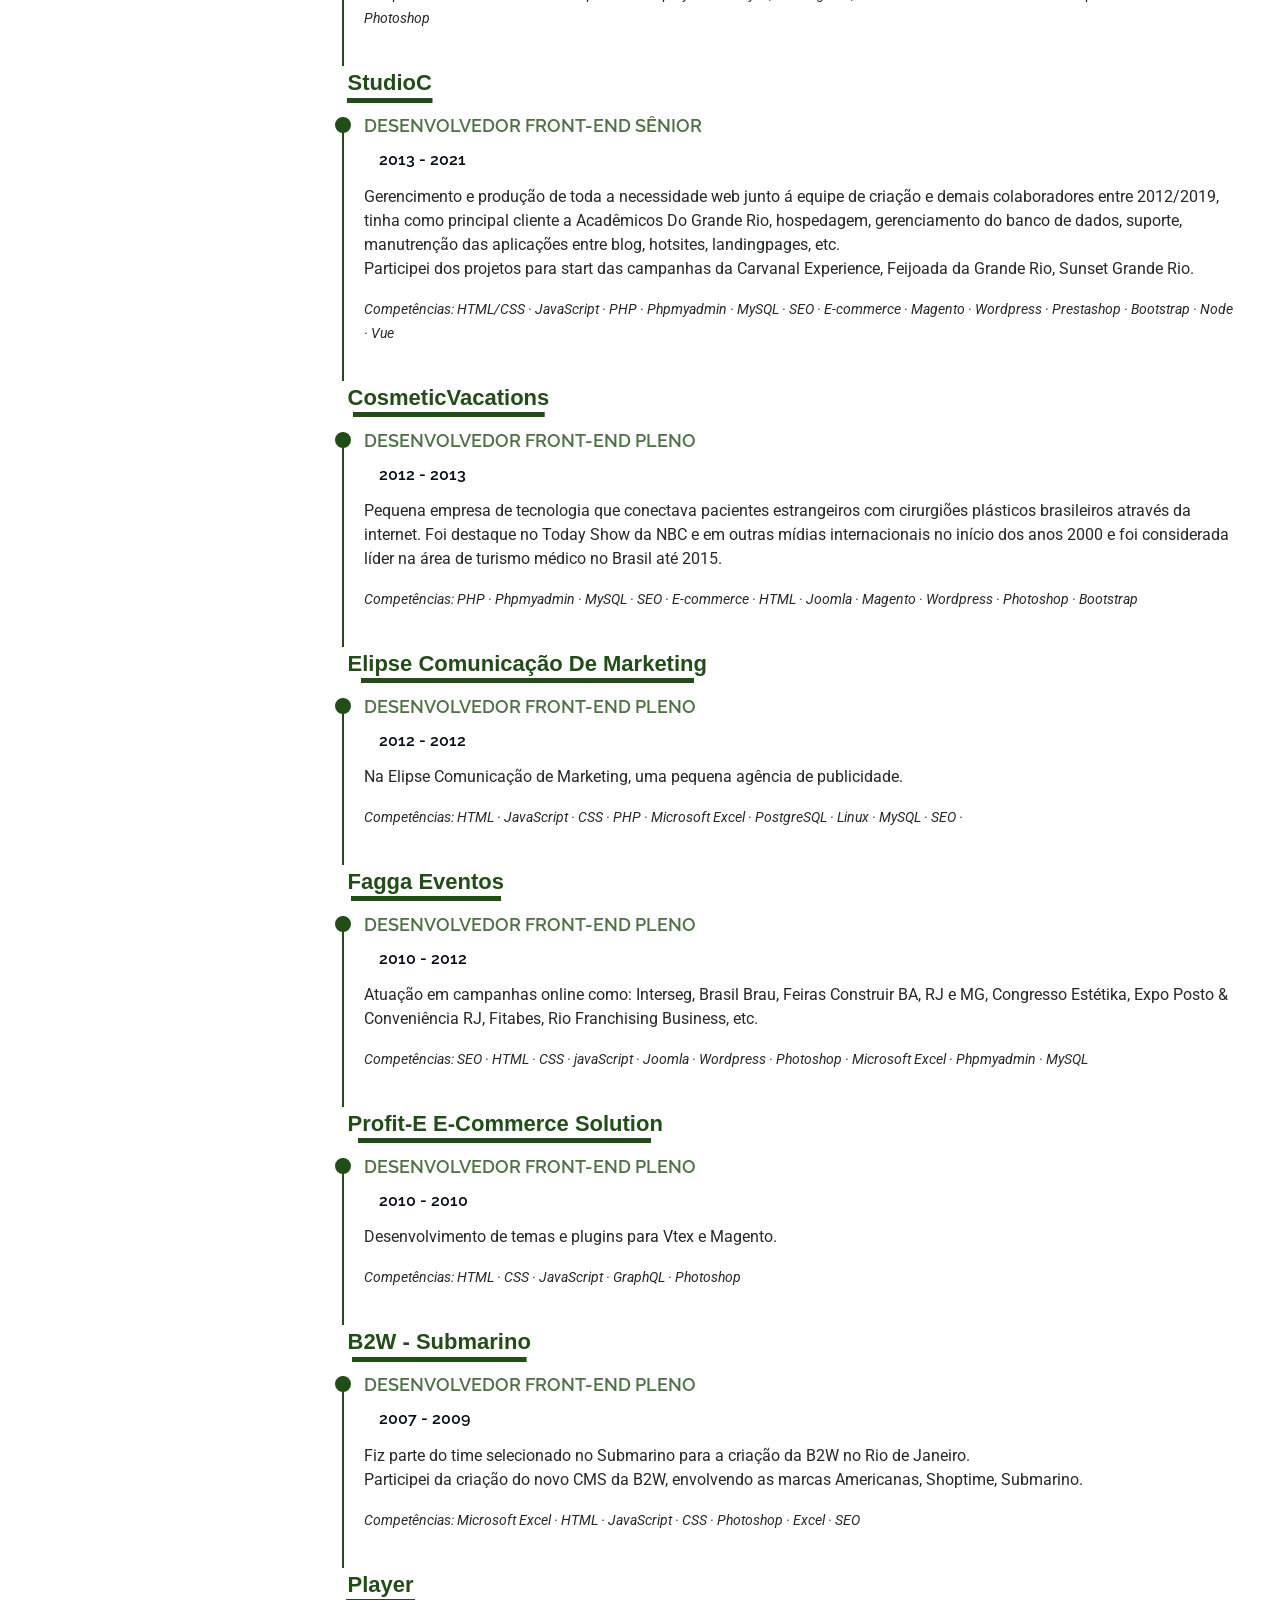
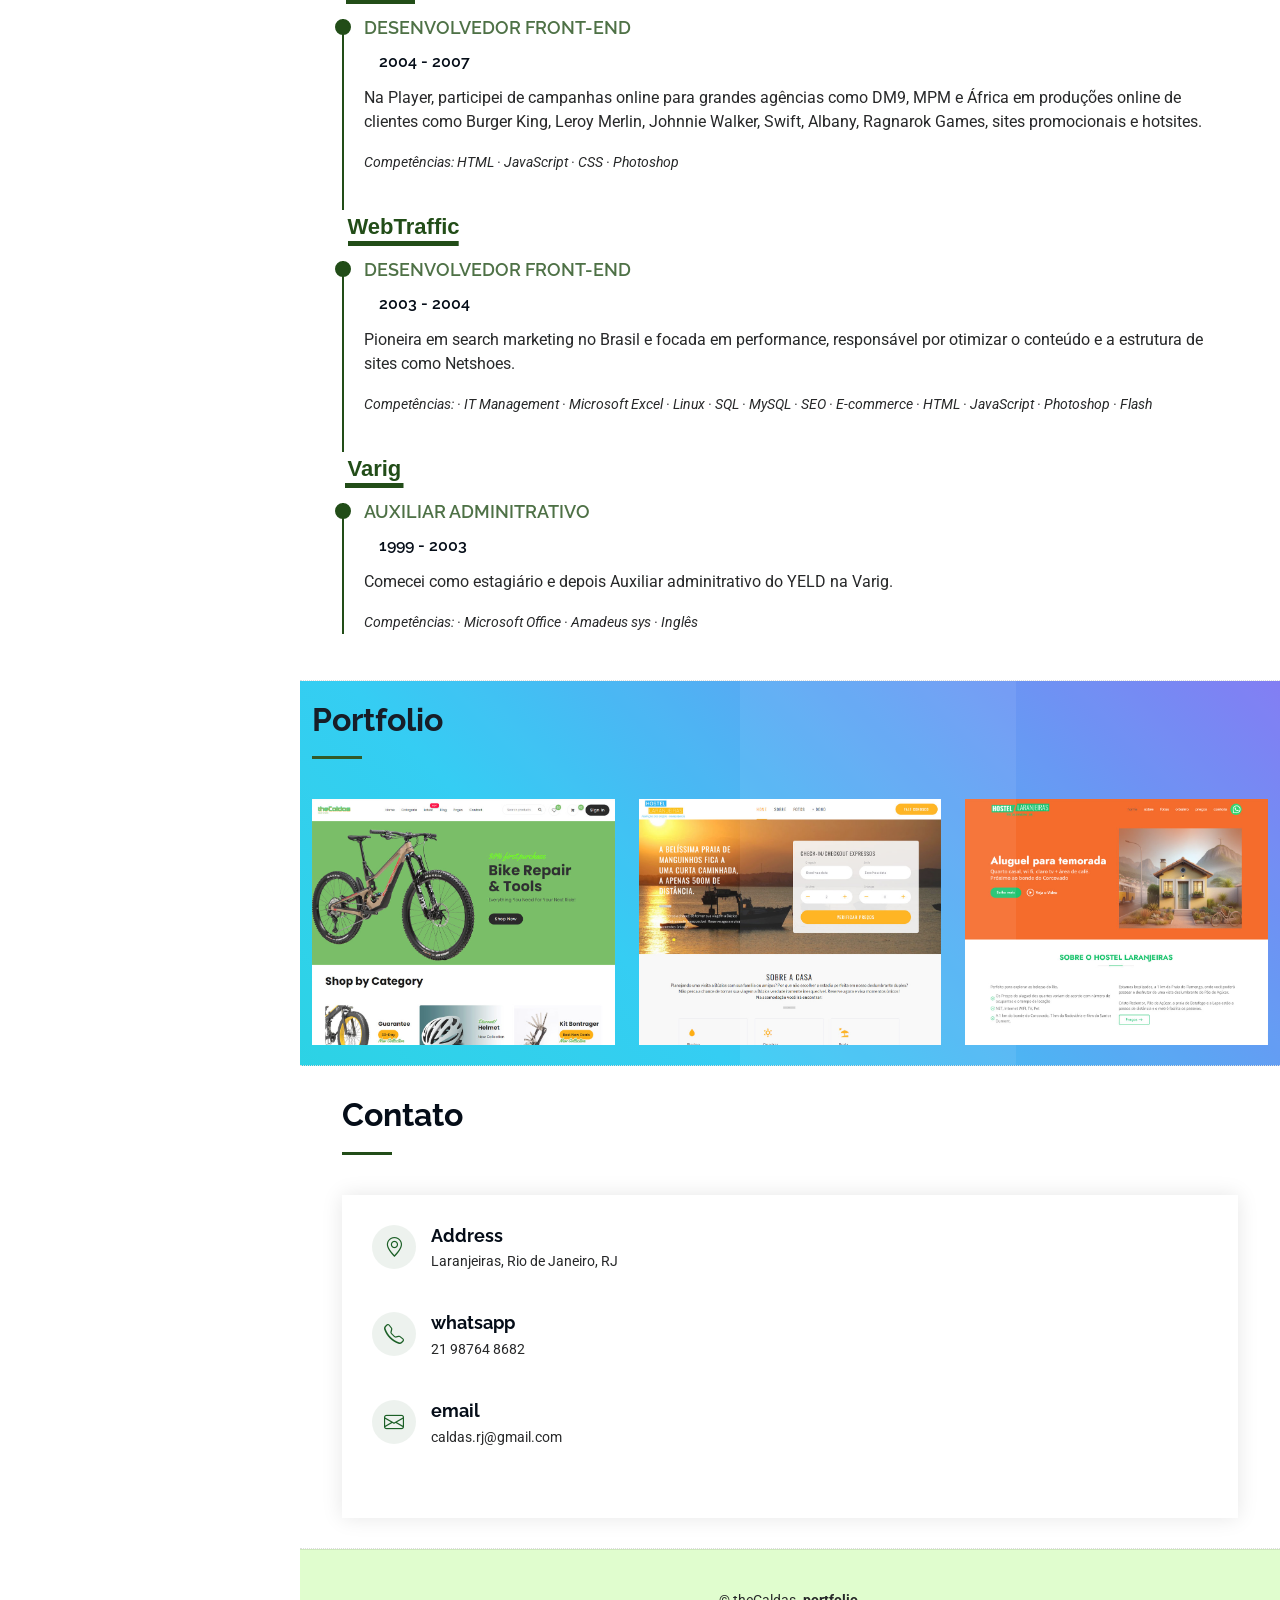
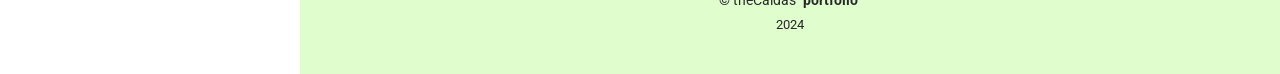
==== commit 110ba9e0: "Add files via upload" ====
--- a/index.html
+++ b/index.html
@@ -271,7 +271,7 @@
               <h5>2004 - 2007</h5>
               <p>Na Player, participei de campanhas online para grandes agências como DM9,
                 MPM e África em produções online de clientes como Burger King, Leroy Merlin, Johnnie Walker, Swift,
-                Albany, Ragnarok Games.
+                Albany, Ragnarok Games, sites promocionais e hotsites.
               </p>
               <p><em>Competências: HTML · JavaScript · CSS · Photoshop
                 </em></p>
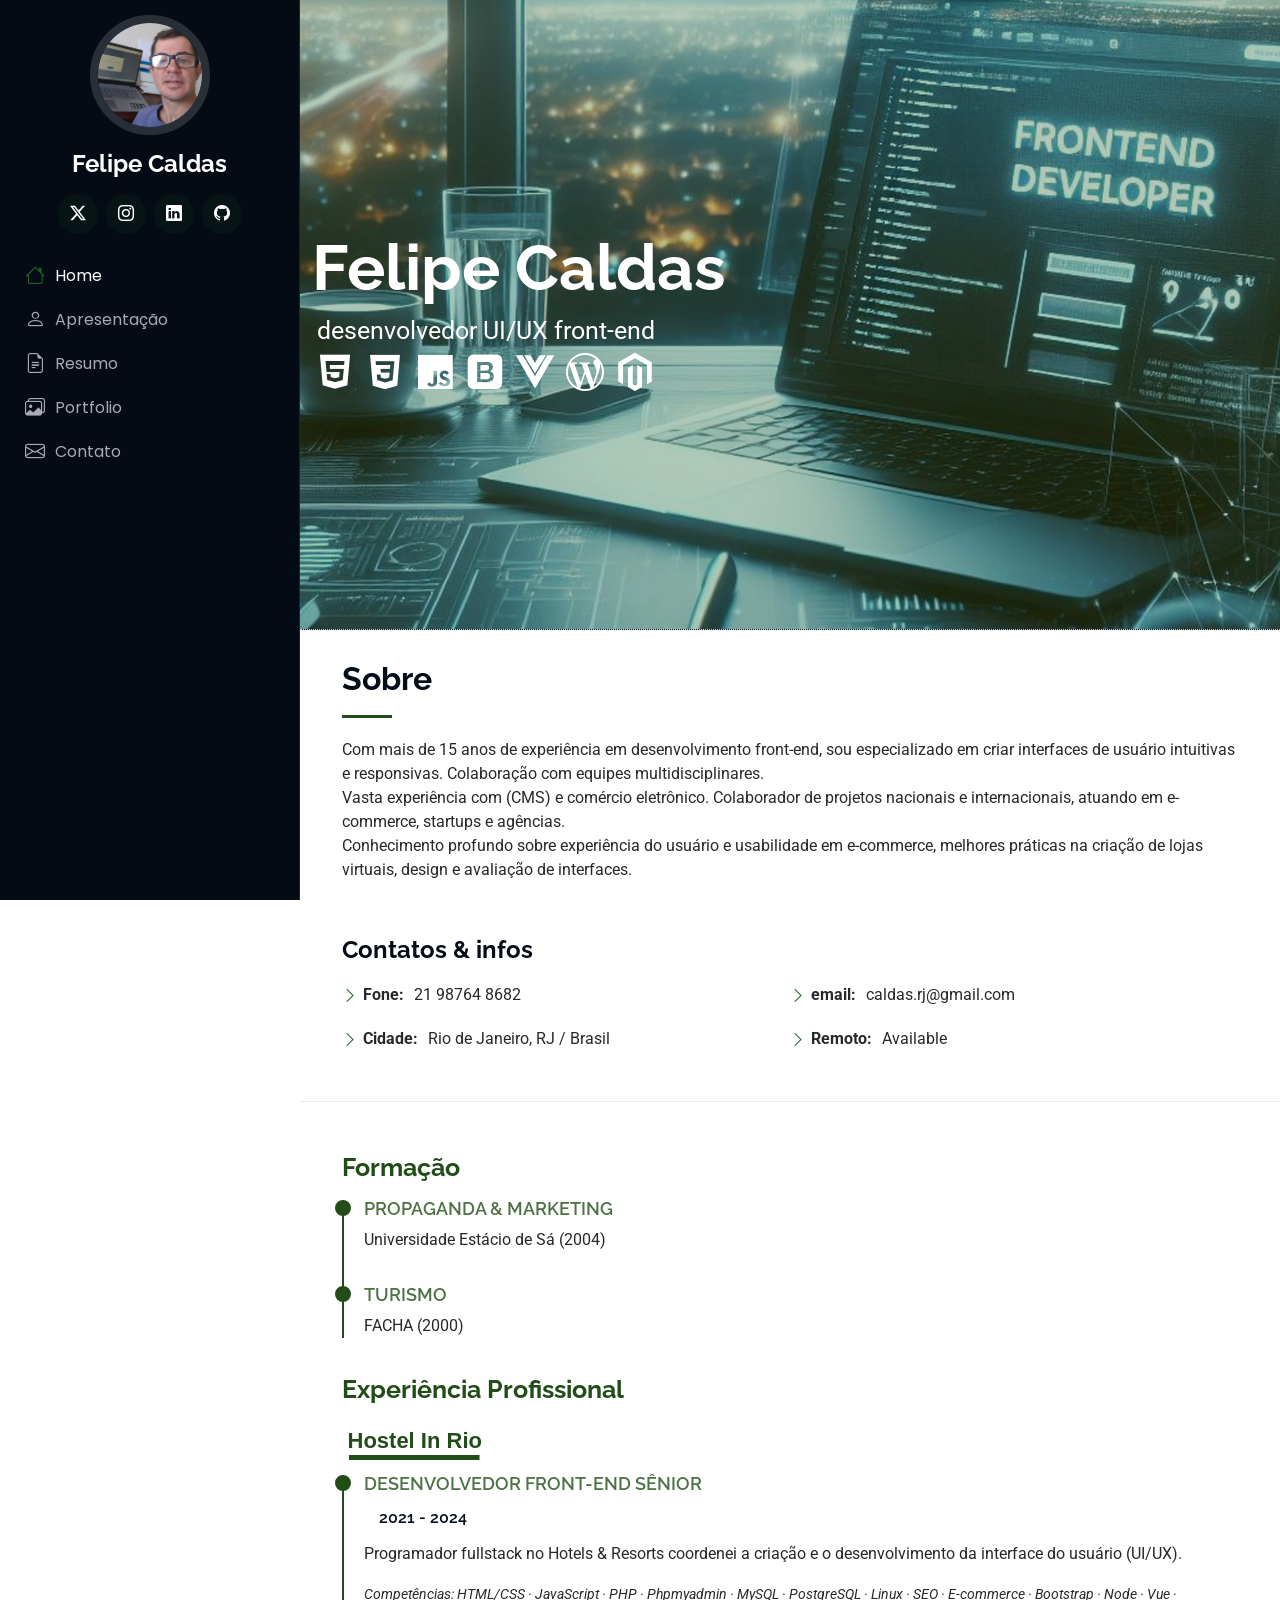
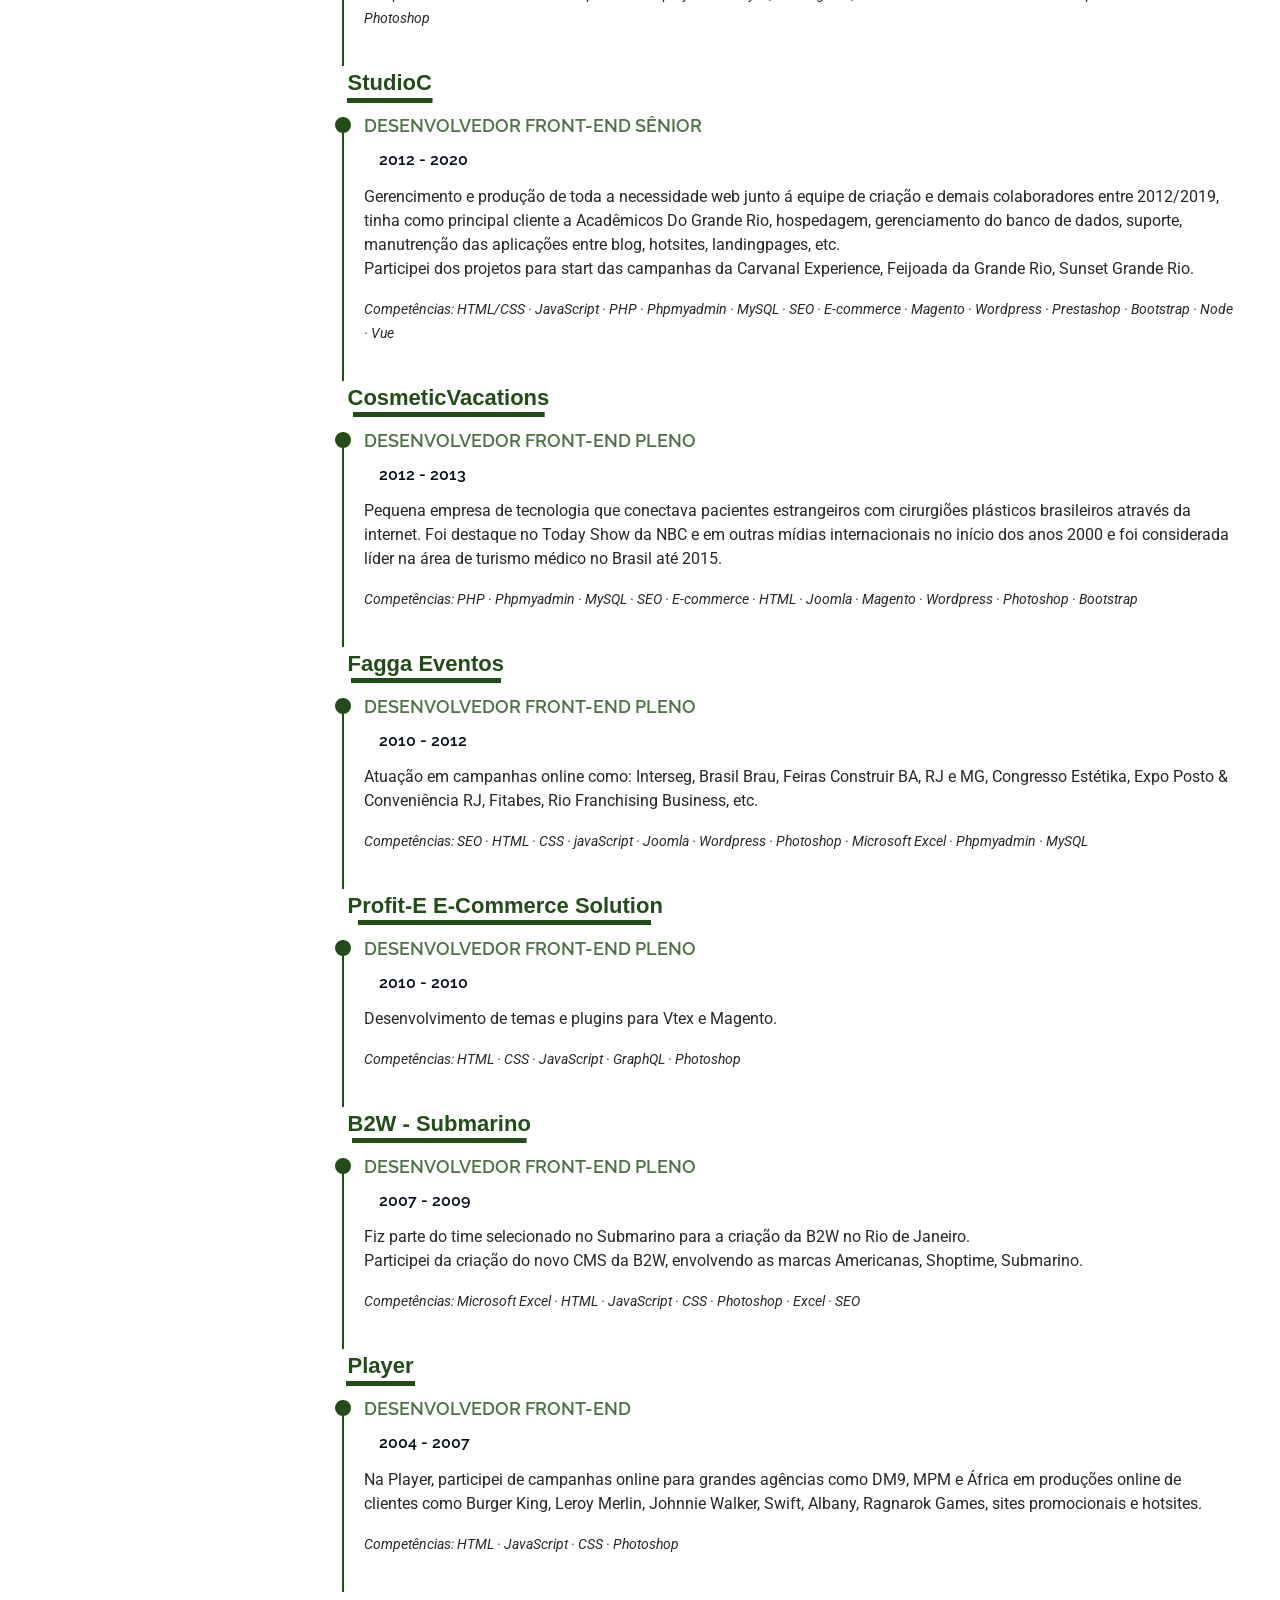
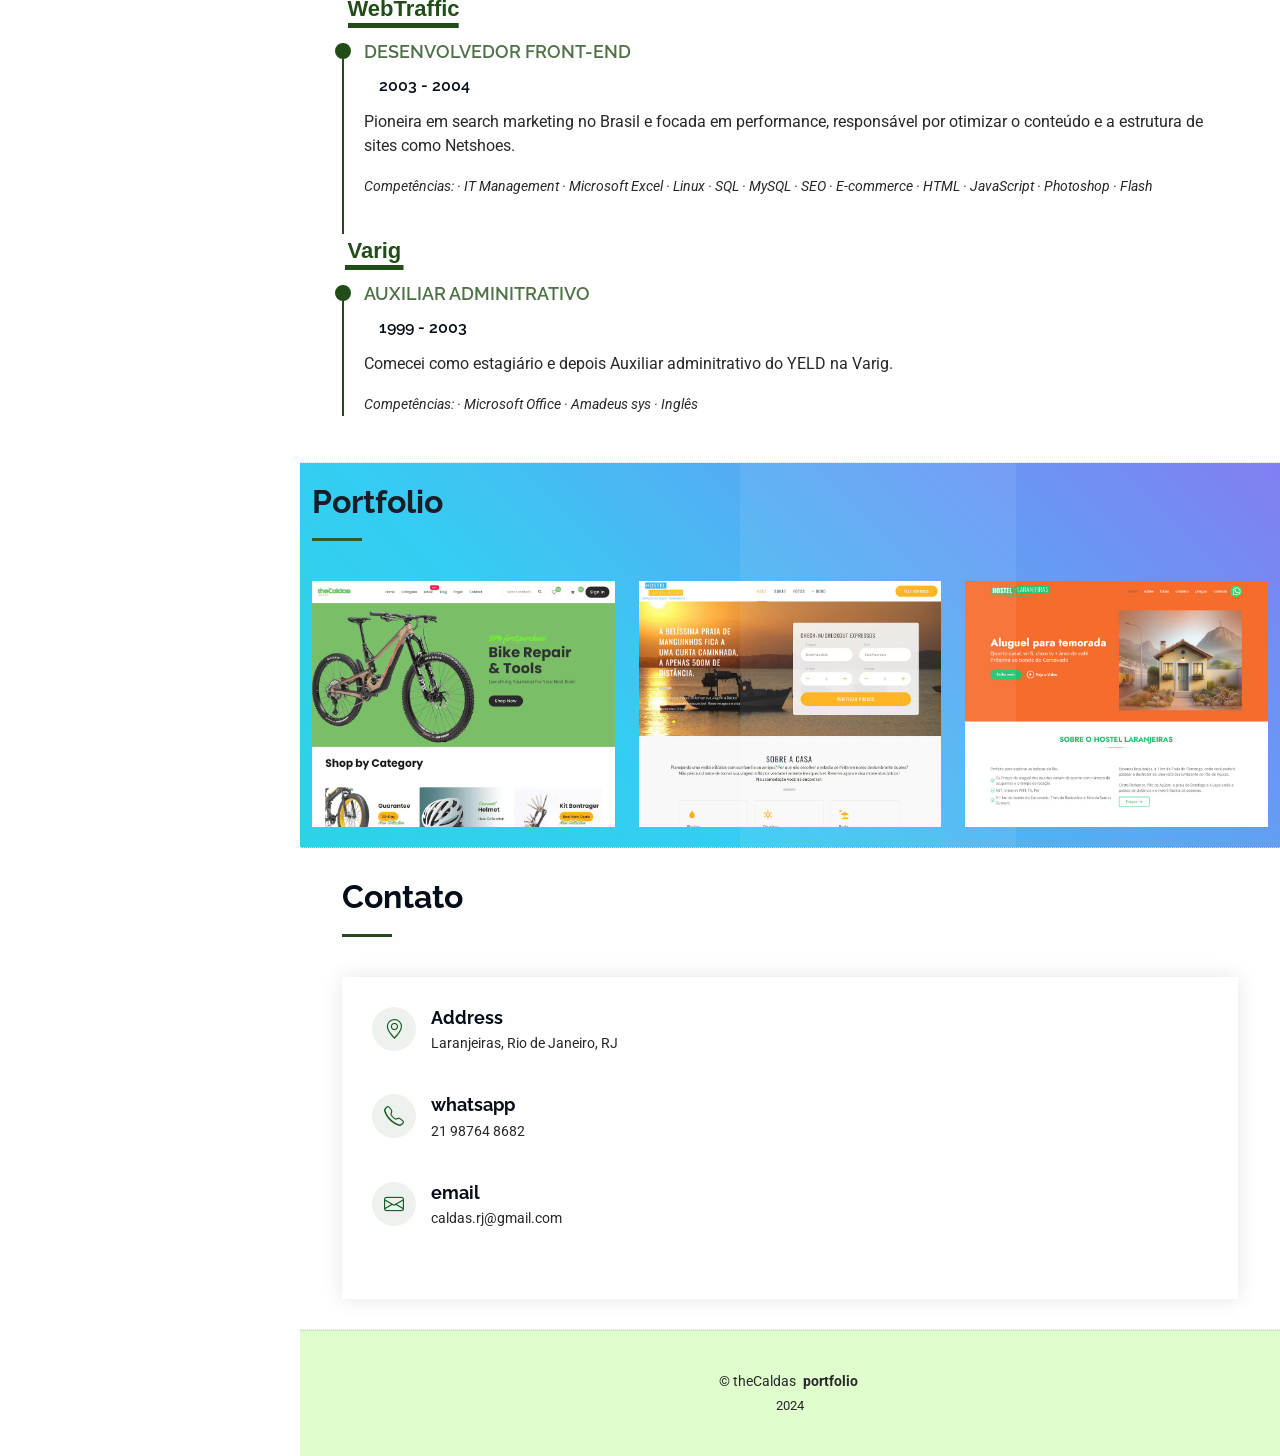
==== commit e68c4a82: "Add files via upload" ====
--- a/index.html
+++ b/index.html
@@ -125,13 +125,14 @@
       <!-- Section Title -->
       <div class="container section-title" data-aos="fade-up">
         <h2>Sobre</h2>
-        <p>Com mais de 15 anos de experiência em desenvolvimento front-end, sou especializado em criar interfaces de
-          usuário intuitivas e responsivas. Colaboração com equipes multidisciplinares, focando na melhor experiência do
-          usuário.<br>
-          Vasta experiência com plataformas populares de gerenciamento de conteúdo (CMS) e comércio eletrônico.
-          Colaborador de projetos nacionais e internacionais, atuando em e-commerce, startups e agências.<br>
+        <p>
+          Com mais de 15 anos de experiência em desenvolvimento front-end, sou especializado em criar interfaces de
+          usuário intuitivas e responsivas. Colaboração com equipes multidisciplinares.<br>
+          Vasta experiência com (CMS) e comércio eletrônico. Colaborador de projetos nacionais e internacionais, atuando
+          em e-commerce, startups e agências.<br>
           Conhecimento profundo sobre experiência do usuário e usabilidade em e-commerce, melhores práticas na criação
-          de lojas virtuais, design e avaliação de interfaces.</p>
+          de lojas virtuais, design e avaliação de interfaces.
+        </p>
       </div><!-- End Section Title -->
 
       <div class="container" data-aos="fade-up" data-aos-delay="100">
@@ -198,7 +199,7 @@
             <h3 class="resume-title tcolor"><span>StudioC</span></h3>
             <div class="resume-item">
               <h4>DESENVOLVEDOR FRONT-END SÊNIOR</h4>
-              <h5>2013 - 2021</h5>
+              <h5>2012 - 2020</h5>
               <p>
                 Gerencimento e produção de toda a necessidade web junto á equipe de criação e demais colaboradores entre
                 2012/2019, tinha como principal cliente a Acadêmicos Do Grande Rio, hospedagem, gerenciamento do banco
@@ -221,15 +222,6 @@
               <p><em>Competências: PHP · Phpmyadmin · MySQL · SEO · E-commerce · HTML · Joomla · Magento · Wordpress ·
                   Photoshop ·
                   Bootstrap</em></p>
-            </div><!-- Edn Resume Item -->
-
-            <h3 class="resume-title tcolor"><span>Elipse Comunicação de Marketing</span></h3>
-            <div class="resume-item">
-              <h4>DESENVOLVEDOR FRONT-END PLENO</h4>
-              <h5>2012 - 2012</h5>
-              <p>Na Elipse Comunicação de Marketing, uma pequena agência de publicidade.</p>
-              <p><em>Competências: HTML · JavaScript · CSS · PHP · Microsoft Excel · PostgreSQL · Linux · MySQL · SEO ·
-                </em></p>
             </div><!-- Edn Resume Item -->
 
             <h3 class="resume-title tcolor"><span>Fagga eventos</span></h3>
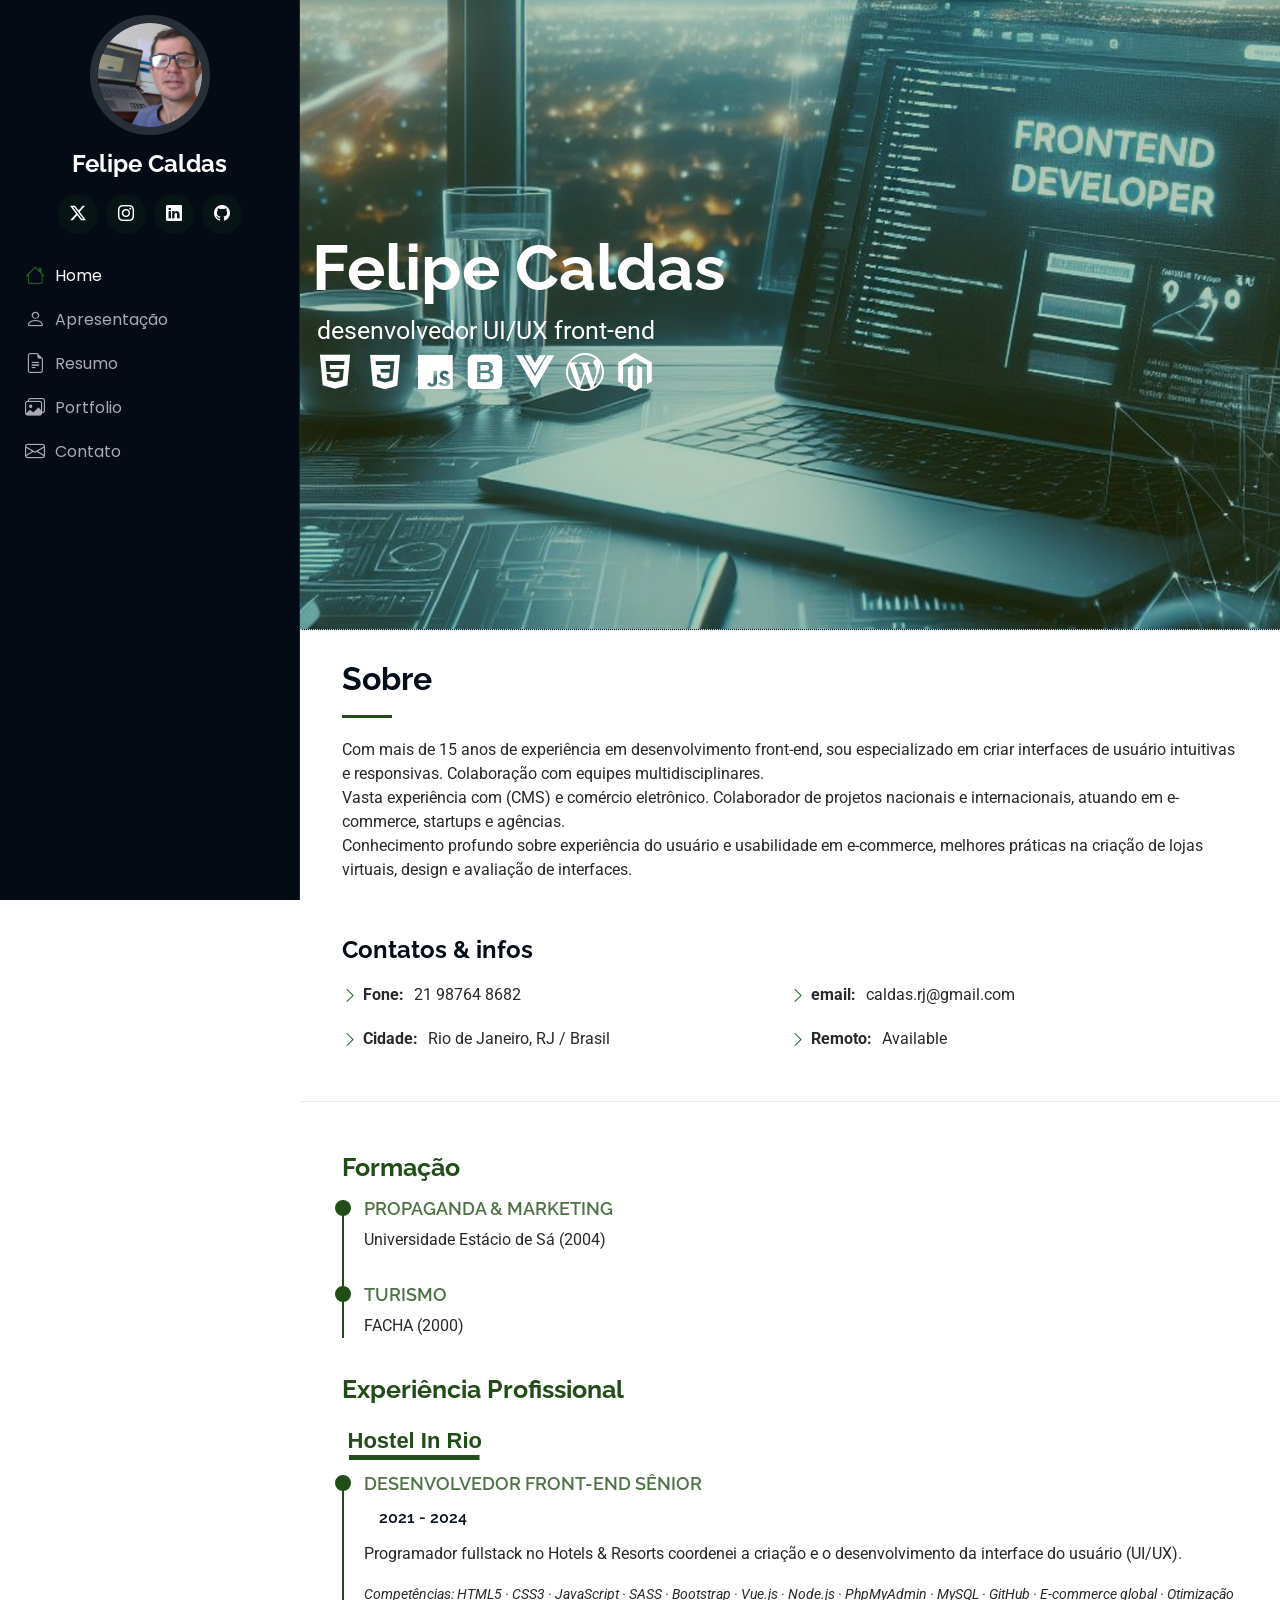
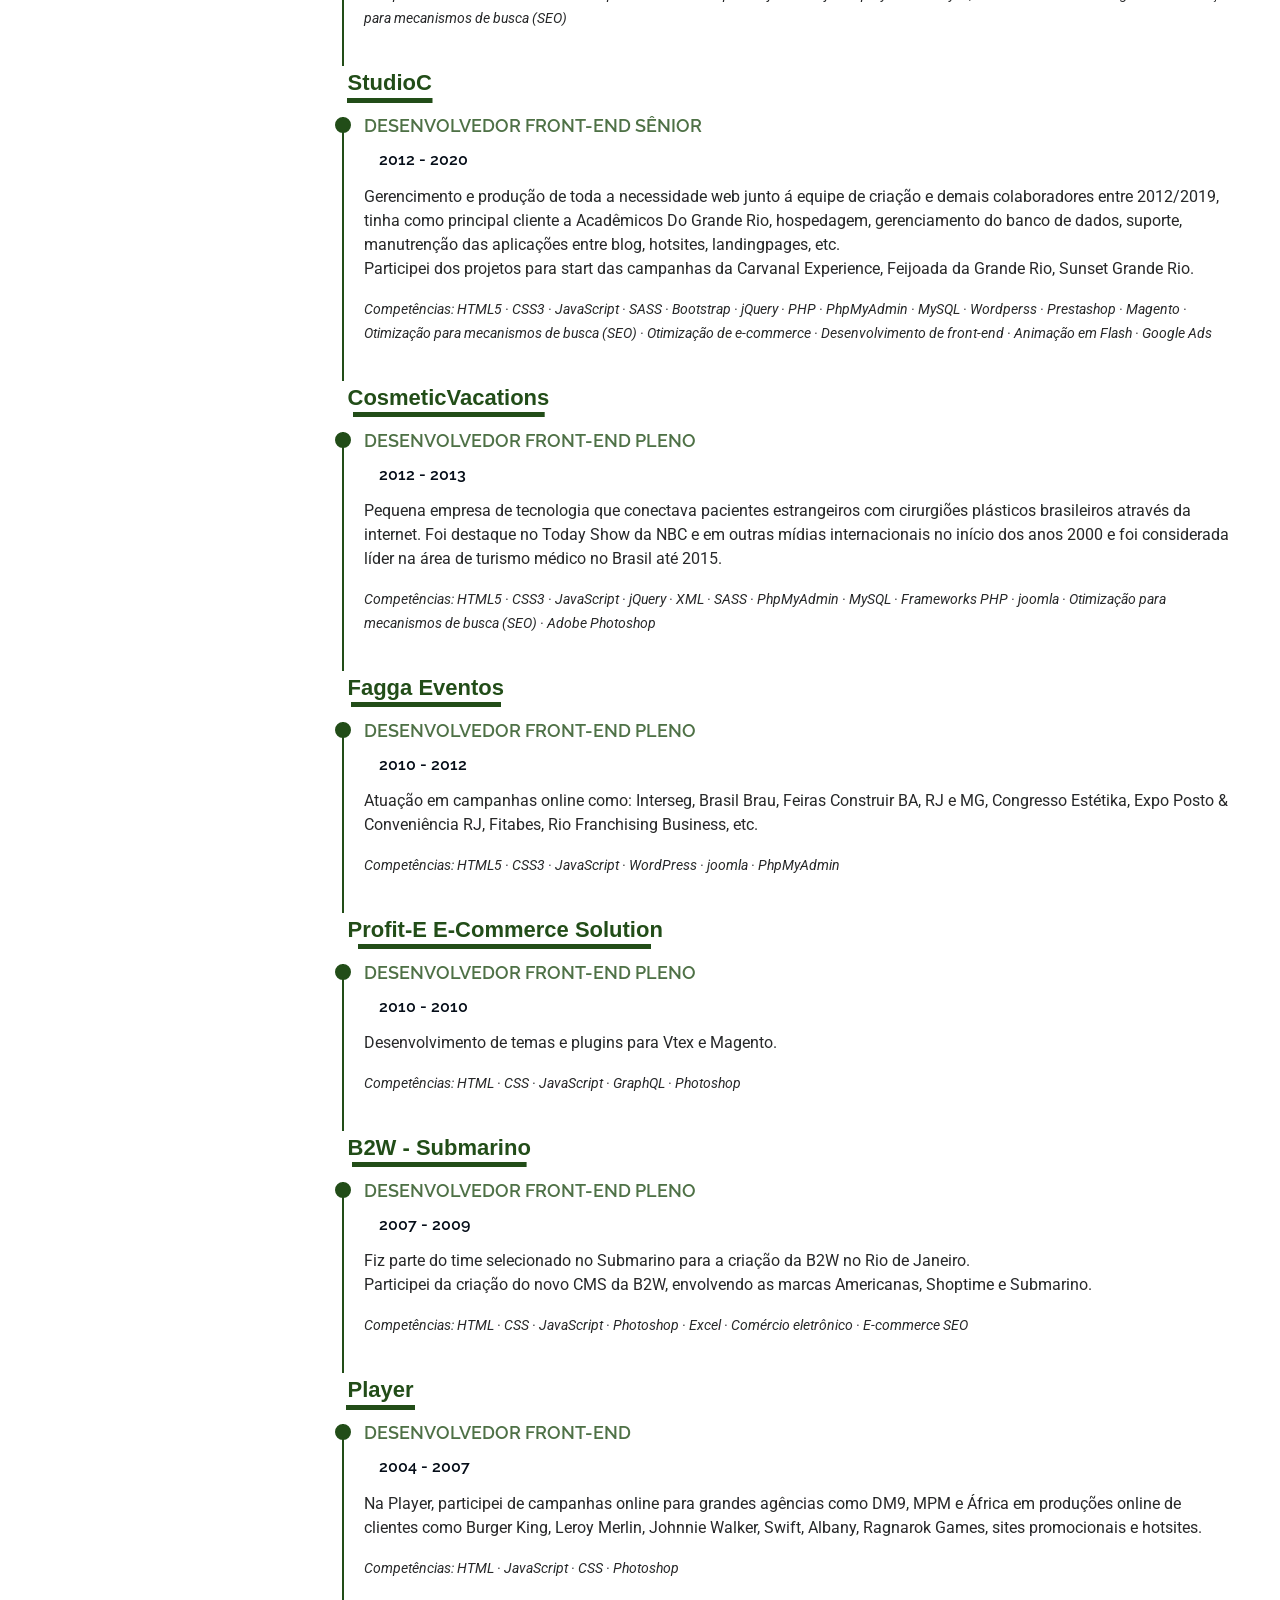
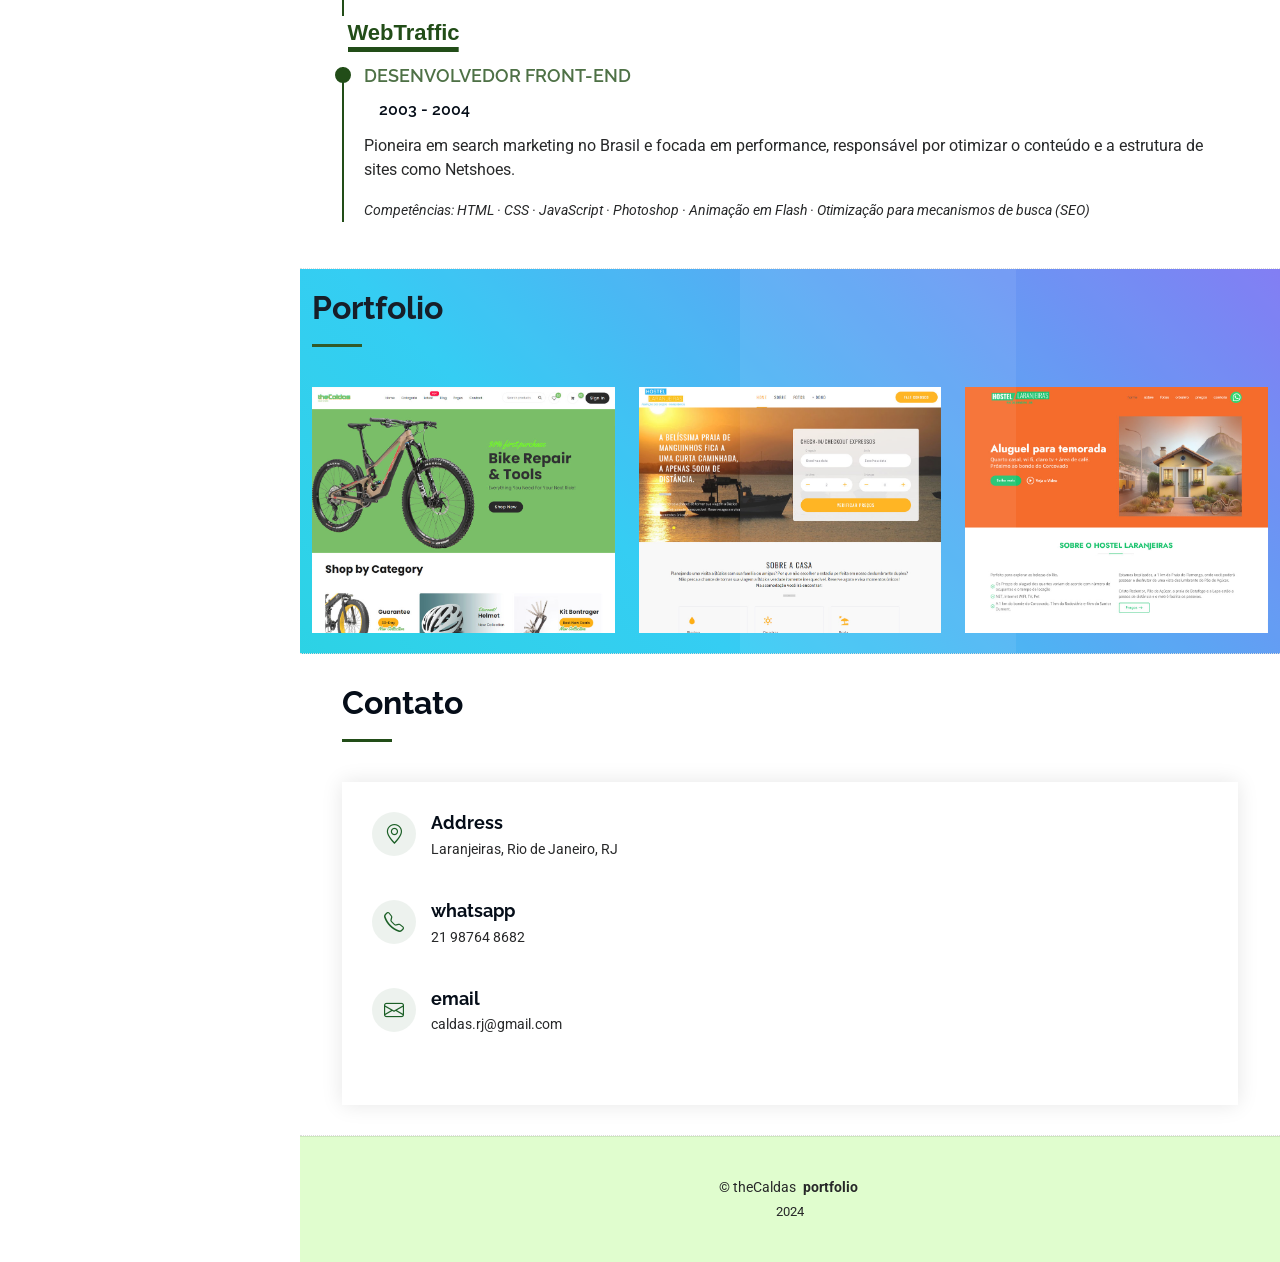
==== commit a5c680f9: "Add files via upload" ====
--- a/index.html
+++ b/index.html
@@ -192,8 +192,8 @@
               <h5>2021 - 2024</h5>
               <p>Programador fullstack no Hotels & Resorts coordenei a criação e o desenvolvimento da interface do
                 usuário (UI/UX).</p>
-              <p><em>Competências: HTML/CSS · JavaScript · PHP · Phpmyadmin · MySQL · PostgreSQL · Linux · SEO ·
-                  E-commerce · Bootstrap · Node · Vue · Photoshop</em></p>
+              <p><em>Competências: HTML5 · CSS3 · JavaScript · SASS · Bootstrap · Vue.js · Node.js · PhpMyAdmin · MySQL
+                  · GitHub · E-commerce global · Otimização para mecanismos de busca (SEO)</em></p>
             </div><!-- Edn Resume Item -->
 
             <h3 class="resume-title tcolor"><span>StudioC</span></h3>
@@ -208,8 +208,9 @@
                 Participei dos projetos para start das campanhas da Carvanal Experience, Feijoada da Grande Rio, Sunset
                 Grande Rio.
               </p>
-              <p><em>Competências: HTML/CSS · JavaScript · PHP · Phpmyadmin · MySQL · SEO · E-commerce · Magento ·
-                  Wordpress · Prestashop · Bootstrap · Node · Vue</em></p>
+              <p><em>Competências: HTML5 · CSS3 · JavaScript · SASS · Bootstrap · jQuery · PHP · PhpMyAdmin · MySQL ·
+                  Wordperss · Prestashop · Magento · Otimização para mecanismos de busca (SEO) · Otimização de
+                  e-commerce · Desenvolvimento de front-end · Animação em Flash · Google Ads</em></p>
             </div><!-- Edn Resume Item -->
 
             <h3 class="resume-title tcolor"><span>CosmeticVacations</span></h3>
@@ -219,9 +220,8 @@
               <p>Pequena empresa de tecnologia que conectava pacientes estrangeiros com cirurgiões plásticos brasileiros
                 através da internet. Foi destaque no Today Show da NBC e em outras mídias internacionais no início dos
                 anos 2000 e foi considerada líder na área de turismo médico no Brasil até 2015.</p>
-              <p><em>Competências: PHP · Phpmyadmin · MySQL · SEO · E-commerce · HTML · Joomla · Magento · Wordpress ·
-                  Photoshop ·
-                  Bootstrap</em></p>
+              <p><em>Competências: HTML5 · CSS3 · JavaScript · jQuery · XML · SASS · PhpMyAdmin · MySQL · Frameworks PHP
+                  · joomla · Otimização para mecanismos de busca (SEO) · Adobe Photoshop</em></p>
             </div><!-- Edn Resume Item -->
 
             <h3 class="resume-title tcolor"><span>Fagga eventos</span></h3>
@@ -231,8 +231,7 @@
               <p>
                 Atuação em campanhas online como: Interseg, Brasil Brau, Feiras Construir BA, RJ e MG, Congresso
                 Estétika, Expo Posto & Conveniência RJ, Fitabes, Rio Franchising Business, etc.</p>
-              <p><em>Competências: SEO · HTML · CSS · javaScript · Joomla · Wordpress · Photoshop · Microsoft Excel ·
-                  Phpmyadmin · MySQL
+              <p><em>Competências: HTML5 · CSS3 · JavaScript · WordPress · joomla · PhpMyAdmin
                 </em></p>
             </div><!-- Edn Resume Item -->
 
@@ -251,9 +250,9 @@
               <h5>2007 - 2009</h5>
               <p>Fiz parte do time selecionado no Submarino para a criação da B2W no
                 Rio de Janeiro.<br>
-                Participei da criação do novo CMS da B2W, envolvendo as marcas Americanas, Shoptime, Submarino.
+                Participei da criação do novo CMS da B2W, envolvendo as marcas Americanas, Shoptime e Submarino.
               </p>
-              <p><em>Competências: Microsoft Excel · HTML · JavaScript · CSS · Photoshop · Excel · SEO
+              <p><em>Competências: HTML · CSS · JavaScript · Photoshop · Excel · Comércio eletrônico · E-commerce SEO
                 </em></p>
             </div><!-- Edn Resume Item -->
 
@@ -275,17 +274,8 @@
               <h5>2003 - 2004</h5>
               <p>Pioneira em search marketing no Brasil e focada em performance, responsável por otimizar
                 o conteúdo e a estrutura de sites como Netshoes.</p>
-              <p><em>Competências: · IT Management · Microsoft Excel · Linux · SQL · MySQL · SEO · E-commerce · HTML ·
-                  JavaScript · Photoshop · Flash
-                </em></p>
-            </div><!-- Edn Resume Item -->
-
-            <h3 class="resume-title tcolor"><span>Varig</span></h3>
-            <div class="resume-item">
-              <h4>Auxiliar adminitrativo</h4>
-              <h5>1999 - 2003</h5>
-              <p>Comecei como estagiário e depois Auxiliar adminitrativo do YELD na Varig.</p>
-              <p><em>Competências: · Microsoft Office · Amadeus sys · Inglês
+              <p><em>Competências: HTML · CSS · JavaScript · Photoshop · Animação em Flash · Otimização para mecanismos
+                  de busca (SEO)
                 </em></p>
             </div><!-- Edn Resume Item -->
 
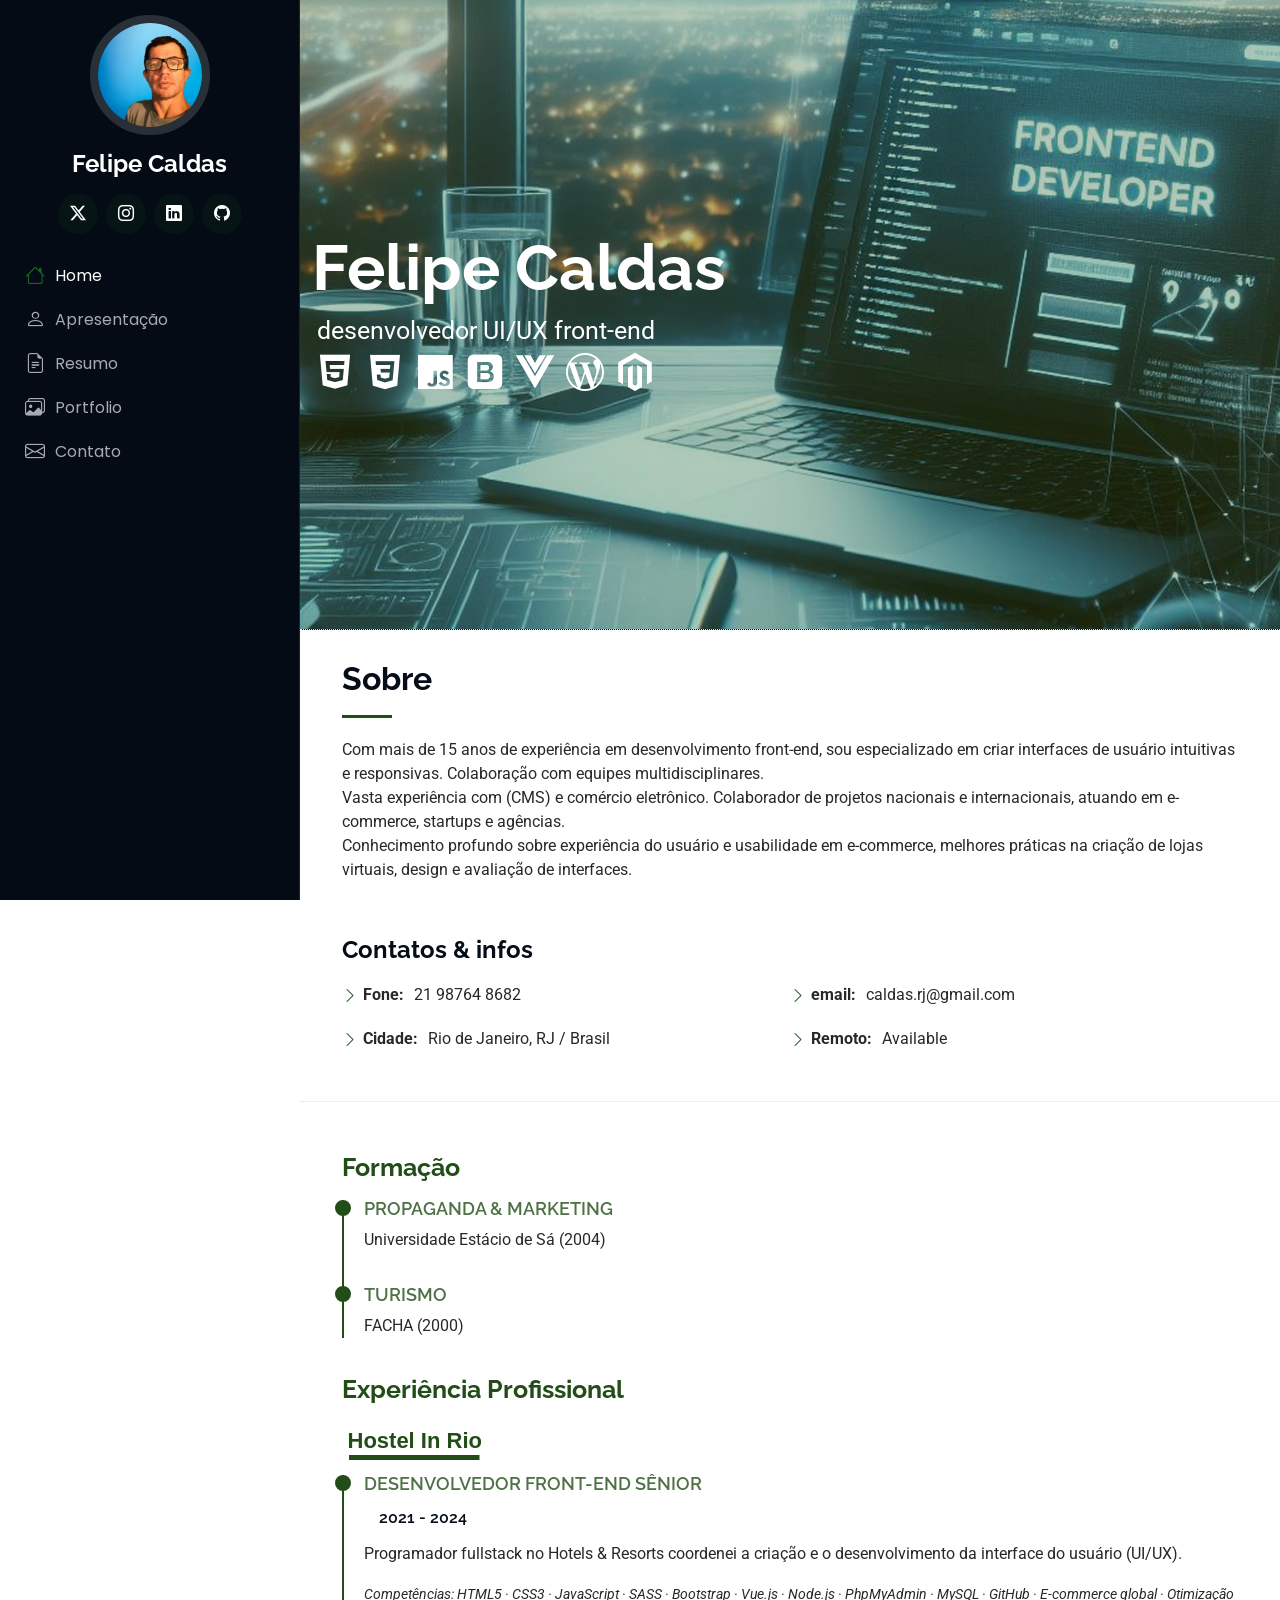
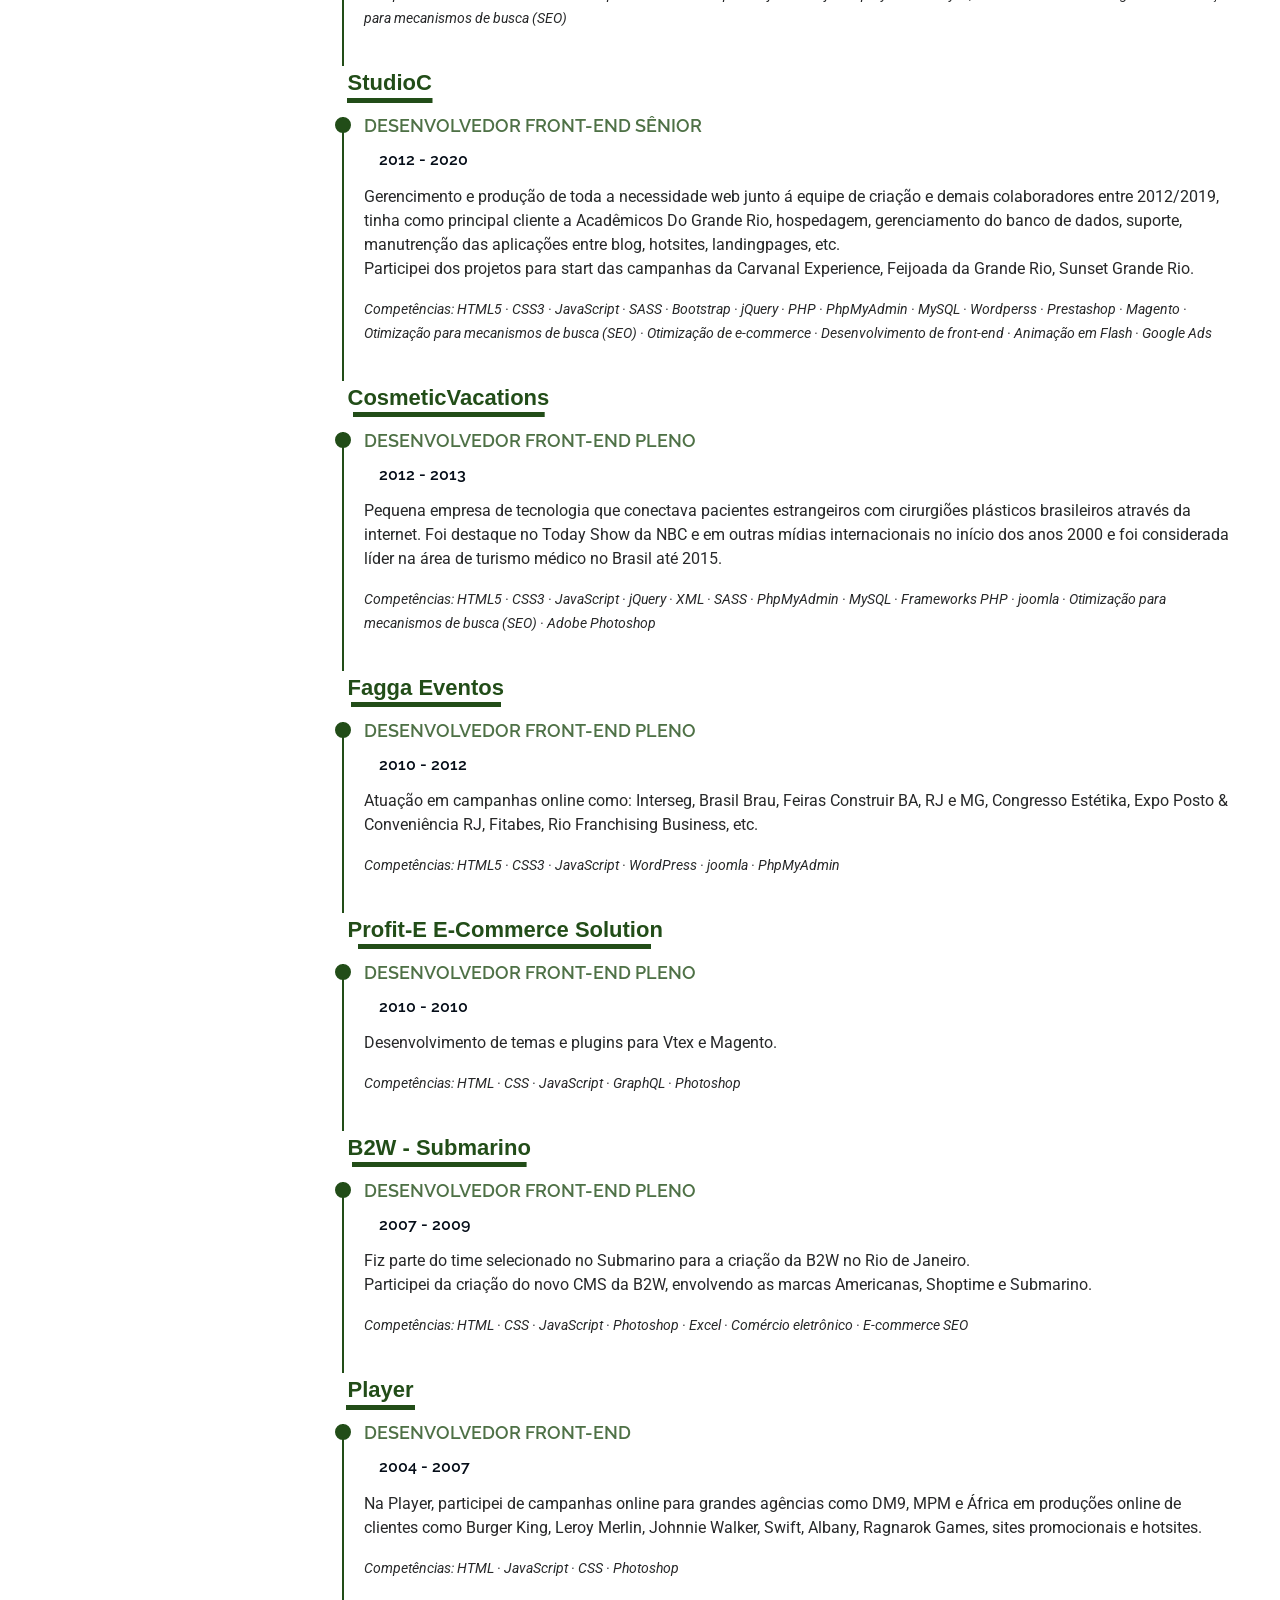
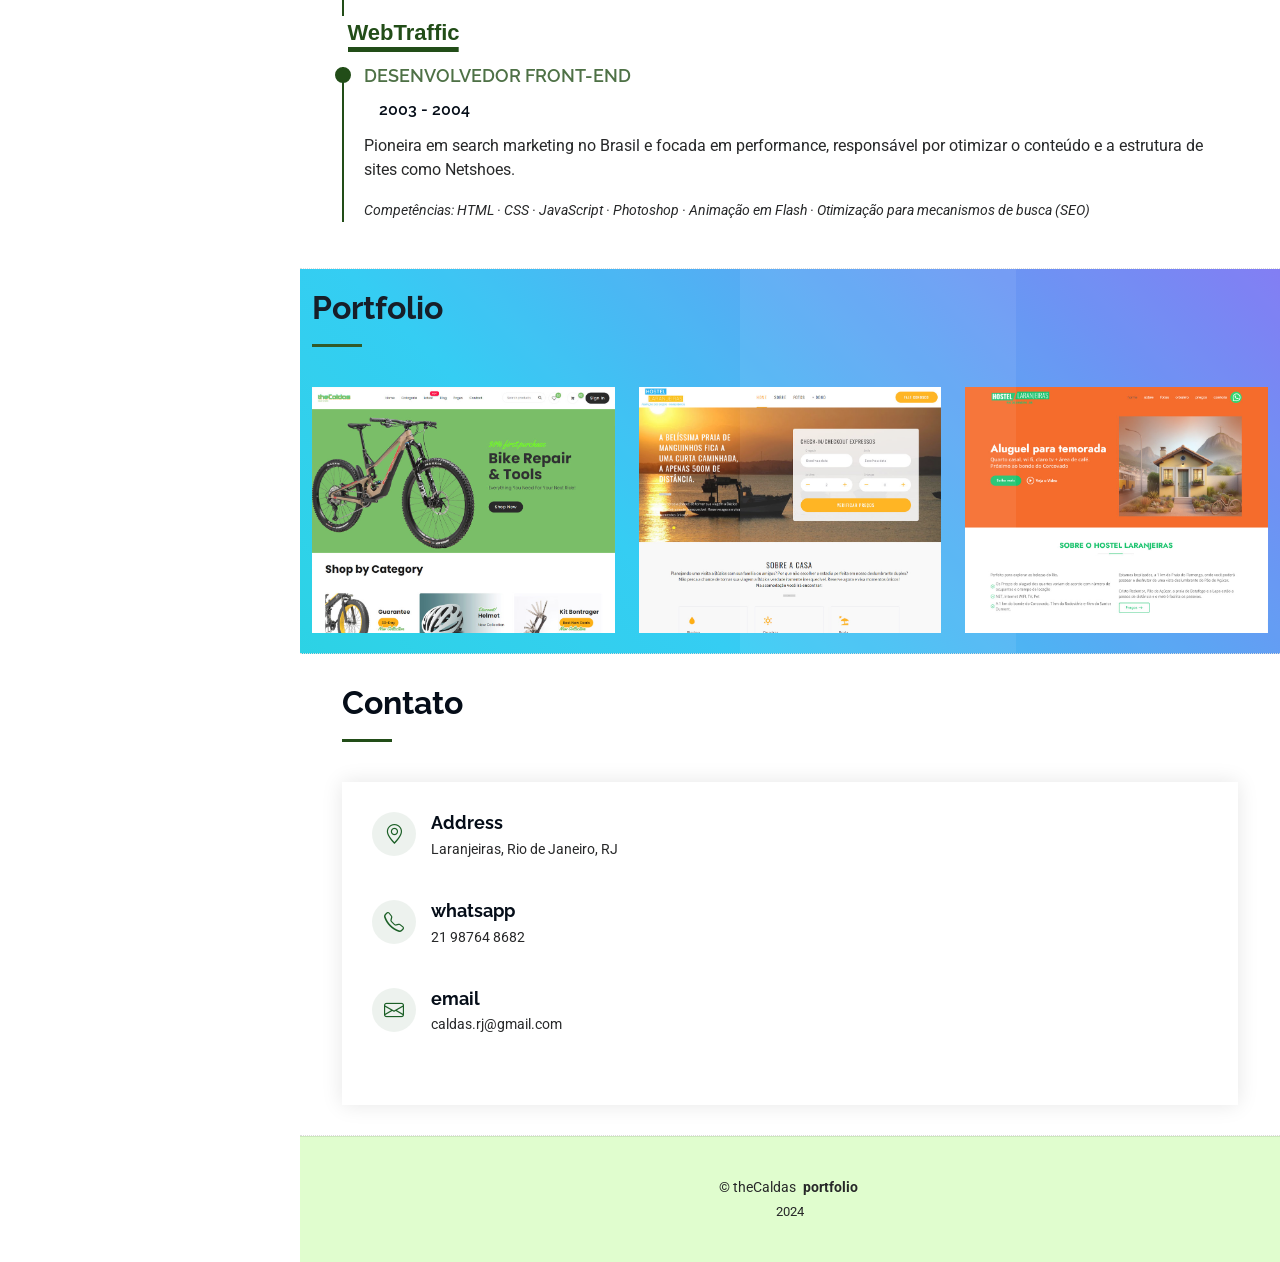
==== commit 91cf579b: "Add files via upload github icon link: ok" ====
--- a/index.html
+++ b/index.html
@@ -59,7 +59,7 @@
       <a href="https://www.linkedin.com/in/felipe-caldas-19a02522/" target="_blank" class="instagram"><i
           class="bi bi-instagram"></i></a>
       <a href="#" class="google-plus" target="_blank"><i class="bi bi-linkedin"></i></a>
-      <a href="#" class="linkedin" target="_blank"><i class="bi bi-github"></i></a>
+      <a href="https://github.com/felipecm37" class="linkedin" target="_blank"><i class="bi bi-github"></i></a>
     </div>
 
     <nav id="navmenu" class="navmenu">
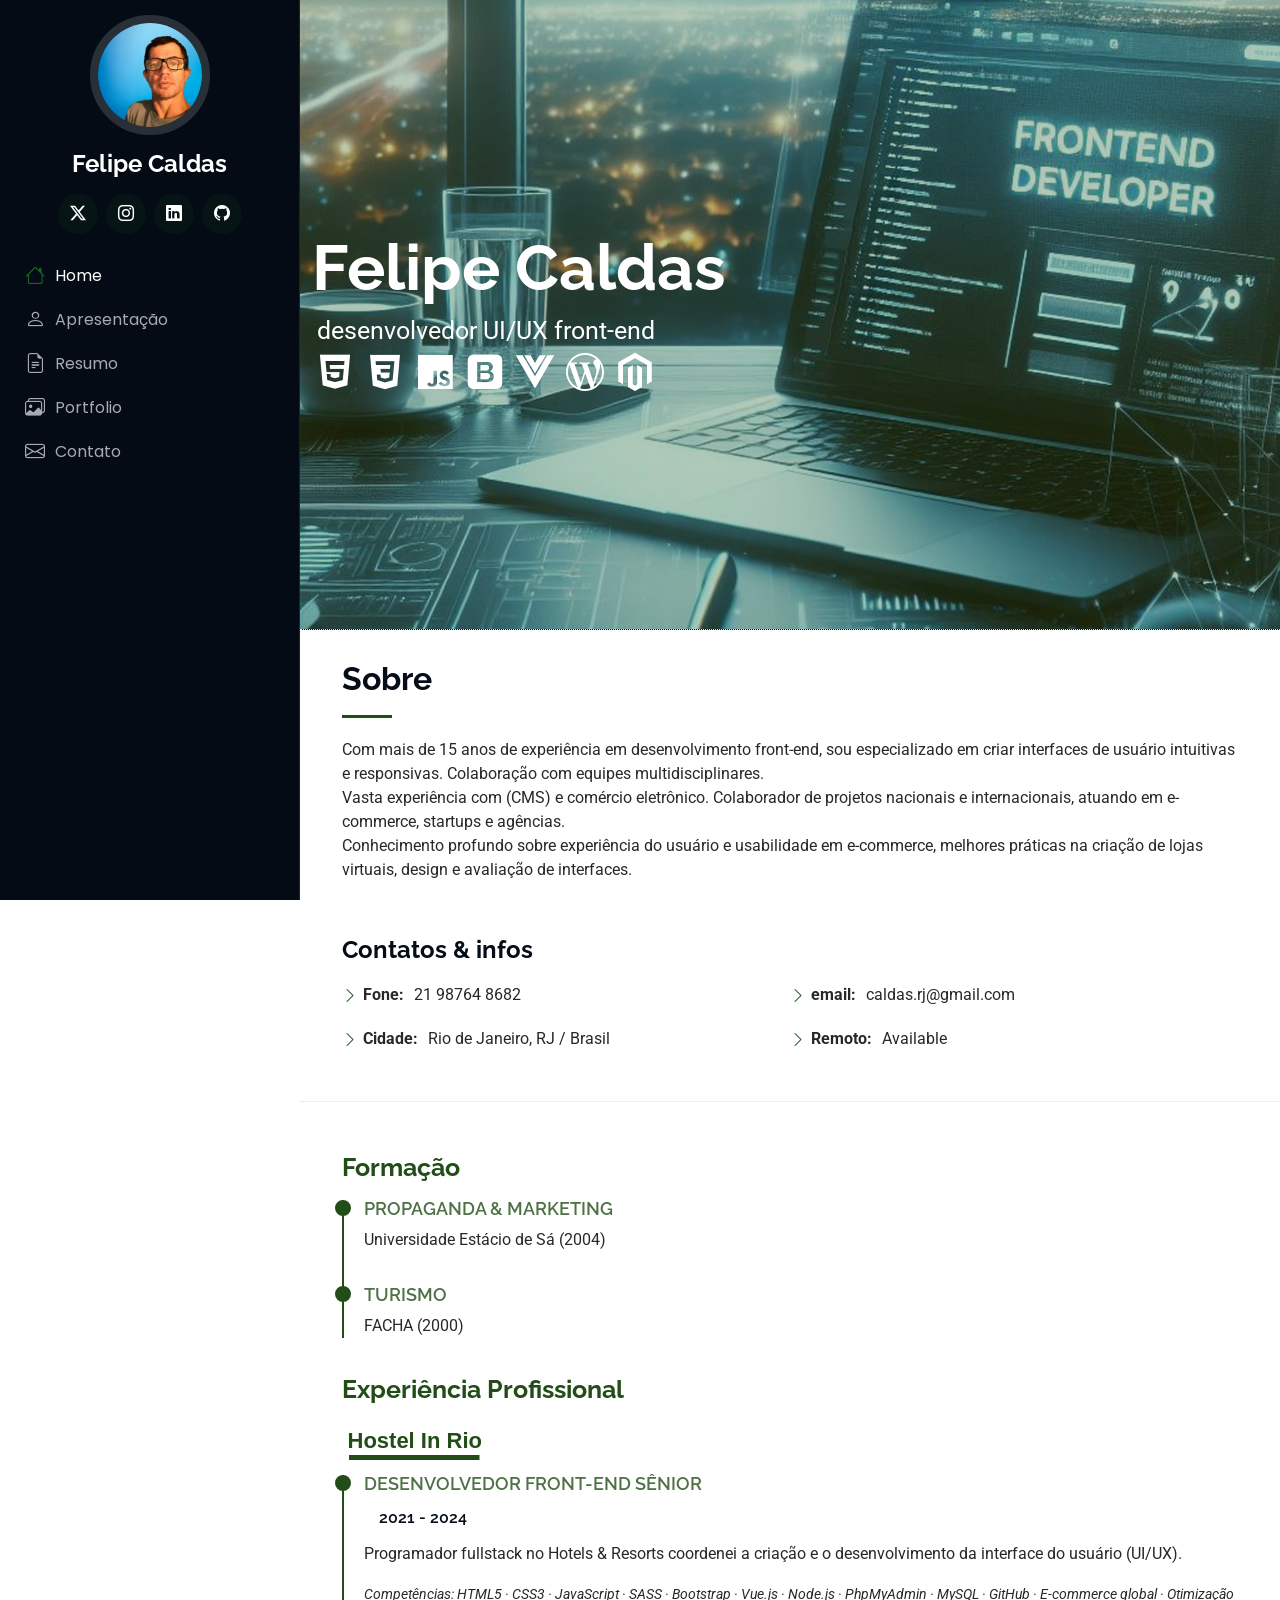
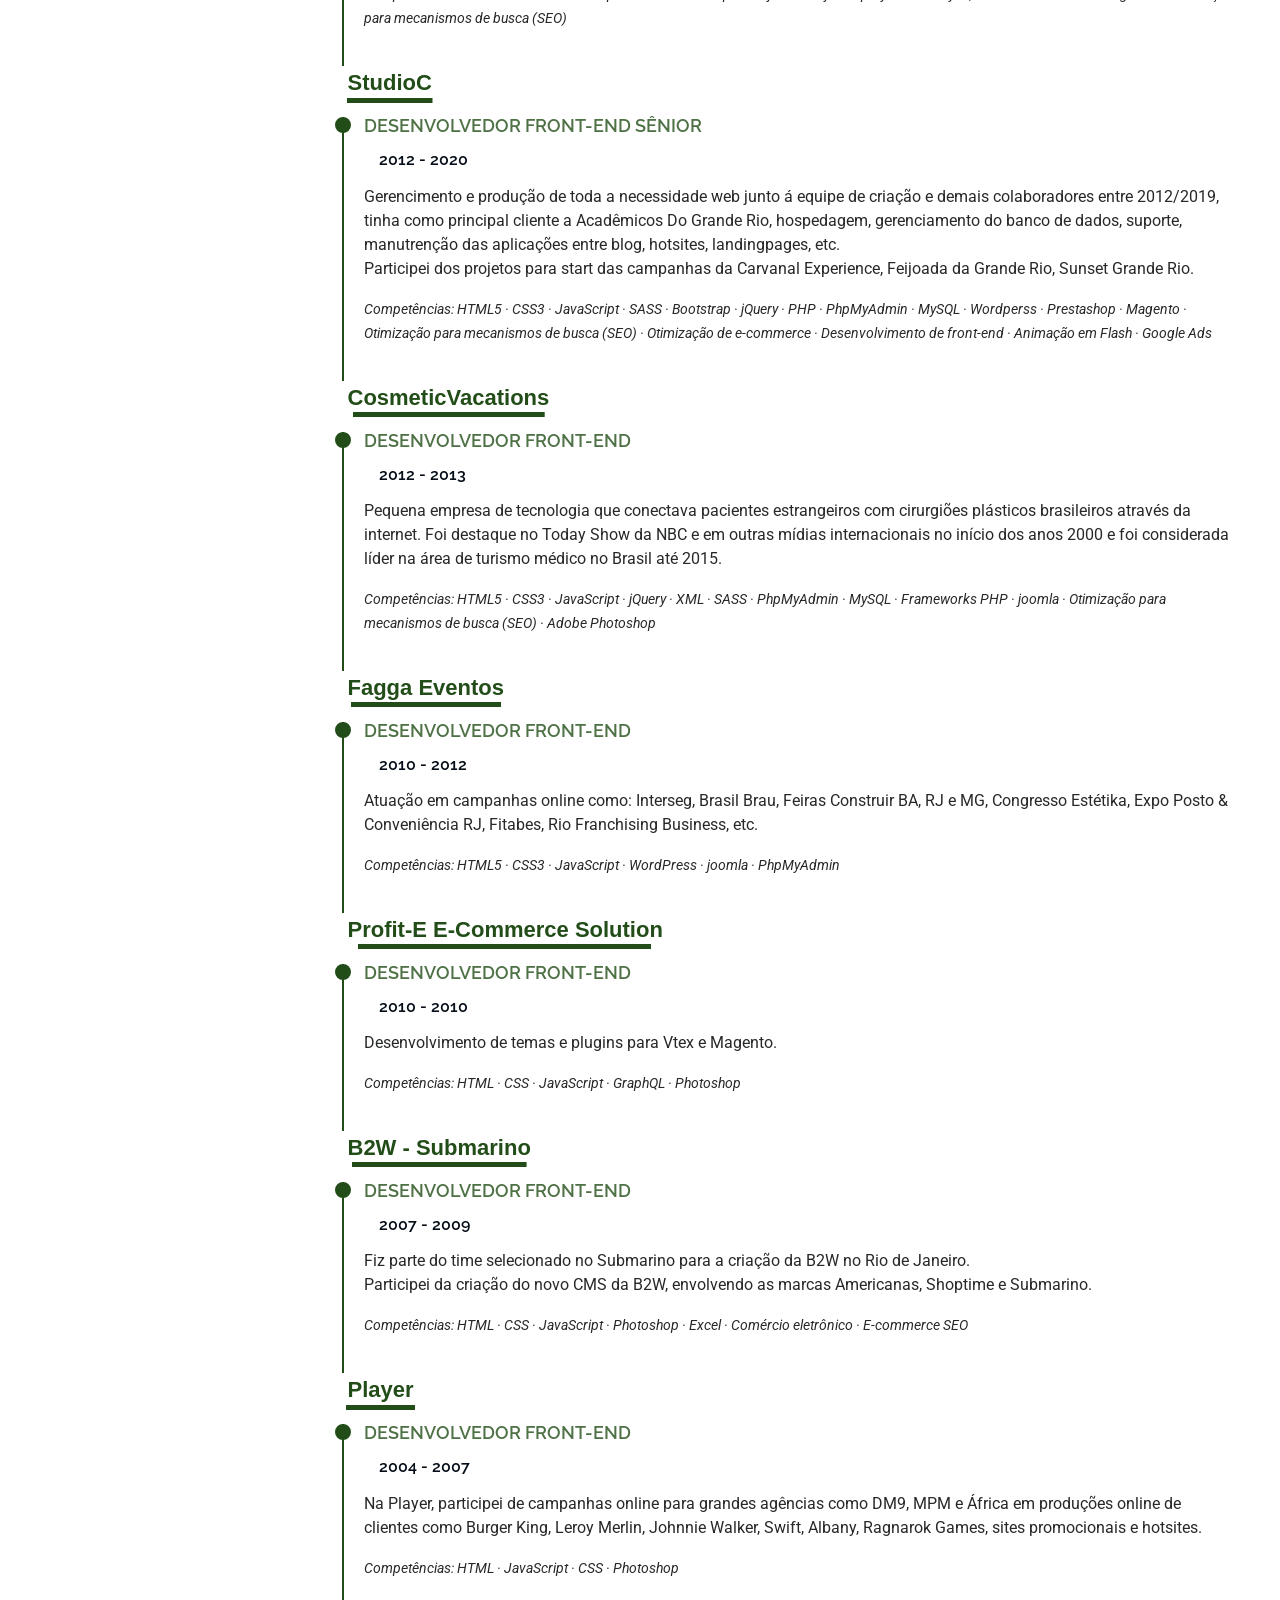
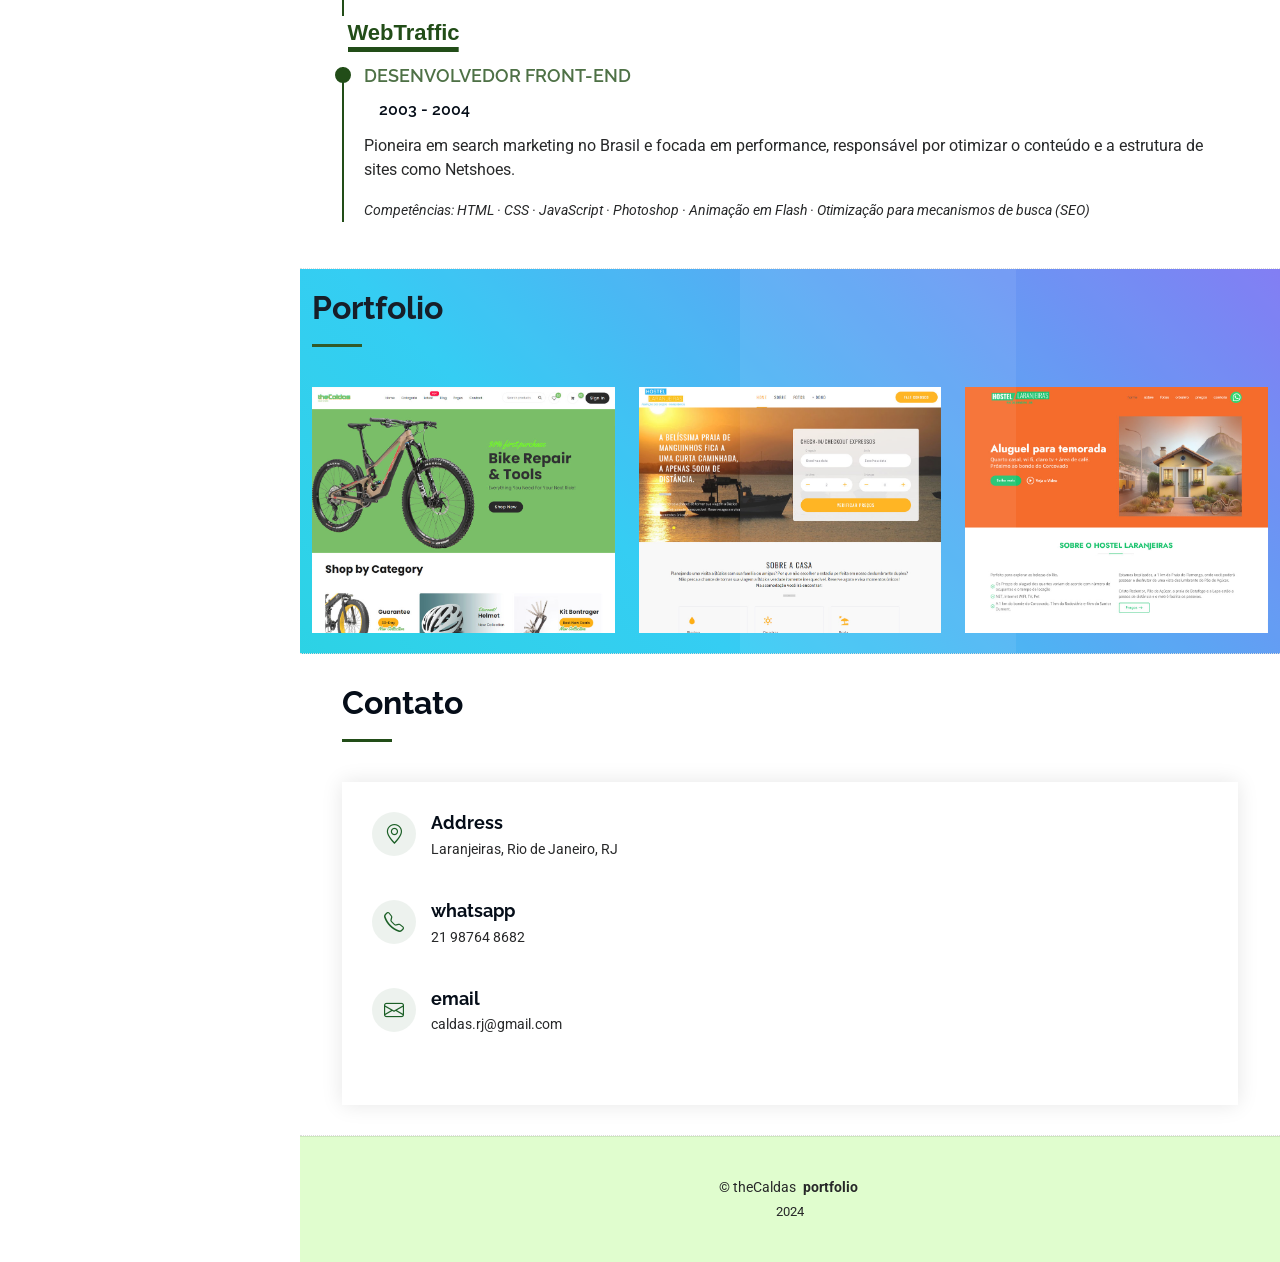
==== commit f7aa306e: "Add files via upload" ====
--- a/index.html
+++ b/index.html
@@ -215,7 +215,7 @@
 
             <h3 class="resume-title tcolor"><span>CosmeticVacations</span></h3>
             <div class="resume-item">
-              <h4>DESENVOLVEDOR FRONT-END PLENO</h4>
+              <h4>DESENVOLVEDOR FRONT-END</h4>
               <h5>2012 - 2013</h5>
               <p>Pequena empresa de tecnologia que conectava pacientes estrangeiros com cirurgiões plásticos brasileiros
                 através da internet. Foi destaque no Today Show da NBC e em outras mídias internacionais no início dos
@@ -226,7 +226,7 @@
 
             <h3 class="resume-title tcolor"><span>Fagga eventos</span></h3>
             <div class="resume-item">
-              <h4>DESENVOLVEDOR FRONT-END PLENO</h4>
+              <h4>DESENVOLVEDOR FRONT-END</h4>
               <h5>2010 - 2012</h5>
               <p>
                 Atuação em campanhas online como: Interseg, Brasil Brau, Feiras Construir BA, RJ e MG, Congresso
@@ -237,7 +237,7 @@
 
             <h3 class="resume-title tcolor"><span>Profit-e E-commerce Solution</span></h3>
             <div class="resume-item">
-              <h4>DESENVOLVEDOR FRONT-END PLENO</h4>
+              <h4>DESENVOLVEDOR FRONT-END</h4>
               <h5>2010 - 2010</h5>
               <p>
                 Desenvolvimento de temas e plugins para Vtex e Magento.
@@ -246,7 +246,7 @@
 
             <h3 class="resume-title tcolor"><span>B2W - Submarino</span></h3>
             <div class="resume-item">
-              <h4>DESENVOLVEDOR FRONT-END PLENO</h4>
+              <h4>DESENVOLVEDOR FRONT-END</h4>
               <h5>2007 - 2009</h5>
               <p>Fiz parte do time selecionado no Submarino para a criação da B2W no
                 Rio de Janeiro.<br>
